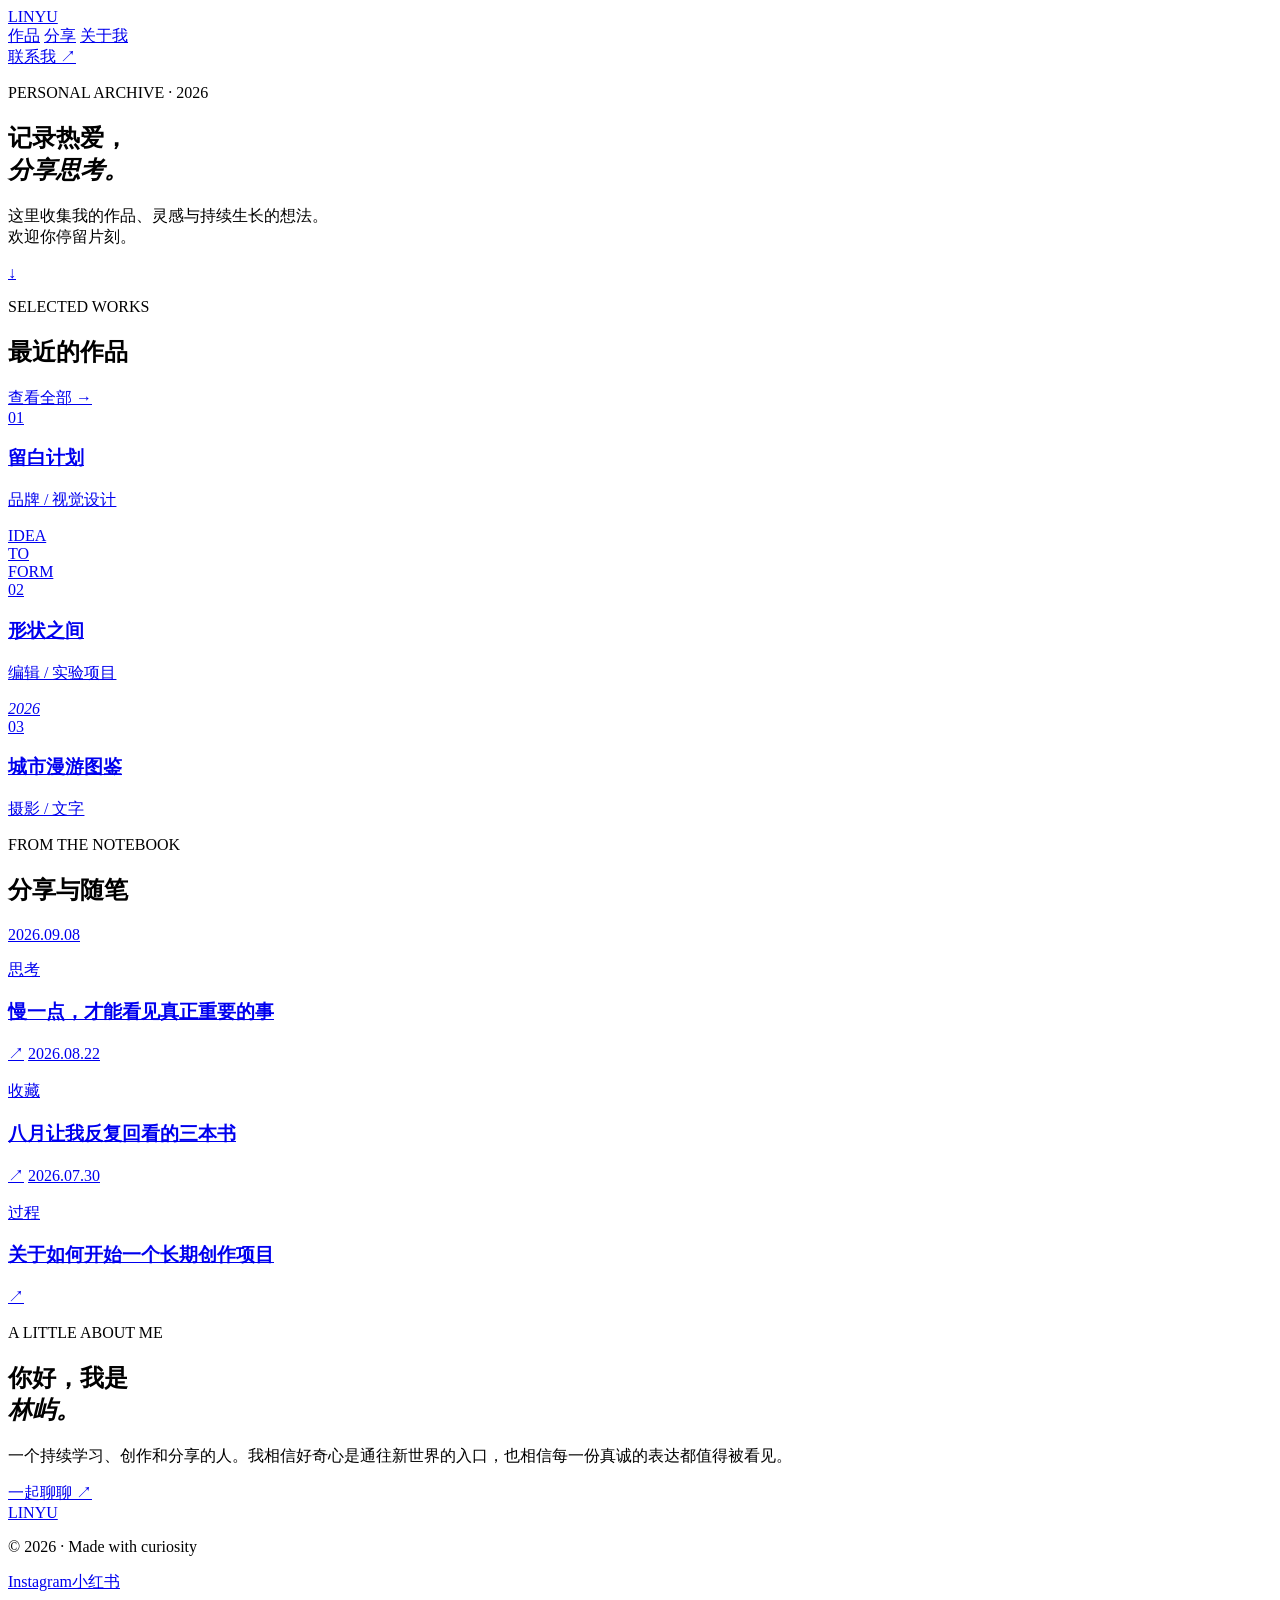
==== index.html @ 960bd043 "Add portfolio index.html" ====
<!doctype html>
<html lang="zh-CN">
<head>
  <meta charset="UTF-8" />
  <meta name="viewport" content="width=device-width, initial-scale=1.0" />
  <meta name="description" content="林屿的个人作品集与信息分享空间" />
  <title>林屿 · 个人空间</title>
  <link rel="preconnect" href="https://fonts.googleapis.com" />
  <link rel="preconnect" href="https://fonts.gstatic.com" crossorigin />
  <link href="https://fonts.googleapis.com/css2?family=DM+Mono:wght@400;500&family=Noto+Serif+SC:wght@500;600;700&family=Outfit:wght@400;500;600;700&display=swap" rel="stylesheet" />
  <link rel="stylesheet" href="style.css" />
</head>
<body>
  <div class="noise" aria-hidden="true"></div>
  <header class="site-header">
    <a class="brand" href="#top" aria-label="返回顶部"><span class="brand-dot"></span>LINYU</a>
    <nav aria-label="主导航">
      <a href="#works">作品</a>
      <a href="#notes">分享</a>
      <a href="#about">关于我</a>
    </nav>
    <a class="header-contact" href="mailto:hello@example.com">联系我 <span>↗</span></a>
  </header>

  <main id="top">
    <section class="hero section">
      <p class="eyebrow">PERSONAL ARCHIVE · 2026</p>
      <h1>记录热爱，<br /><em>分享思考。</em></h1>
      <div class="hero-bottom">
        <p>这里收集我的作品、灵感与持续生长的想法。<br />欢迎你停留片刻。</p>
        <a class="round-link" href="#works" aria-label="浏览作品">↓</a>
      </div>
      <div class="hero-orb orb-one"></div><div class="hero-orb orb-two"></div>
    </section>

    <section class="works section" id="works">
      <div class="section-intro"><p class="eyebrow">SELECTED WORKS</p><h2>最近的作品</h2><a href="#" class="text-link">查看全部 <span>→</span></a></div>
      <div class="work-grid">
        <a class="work-card featured" href="#">
          <div class="work-visual visual-sun"><span class="sun"></span><span class="arch arch-a"></span><span class="arch arch-b"></span><span class="arch arch-c"></span></div>
          <div class="work-meta"><div><span>01</span><h3>留白计划</h3></div><p>品牌 / 视觉设计</p></div>
        </a>
        <a class="work-card" href="#">
          <div class="work-visual visual-grid"><span>IDEA<br />TO<br />FORM</span><i></i><b></b></div>
          <div class="work-meta"><div><span>02</span><h3>形状之间</h3></div><p>编辑 / 实验项目</p></div>
        </a>
        <a class="work-card" href="#">
          <div class="work-visual visual-wave"><span class="wave one"></span><span class="wave two"></span><span class="wave three"></span><i>2026</i></div>
          <div class="work-meta"><div><span>03</span><h3>城市漫游图鉴</h3></div><p>摄影 / 文字</p></div>
        </a>
      </div>
    </section>

    <section class="notes section" id="notes">
      <div class="section-intro"><p class="eyebrow">FROM THE NOTEBOOK</p><h2>分享与随笔</h2></div>
      <div class="note-list">
        <a href="#" class="note"><time>2026.09.08</time><div><p class="tag">思考</p><h3>慢一点，才能看见真正重要的事</h3></div><span class="arrow">↗</span></a>
        <a href="#" class="note"><time>2026.08.22</time><div><p class="tag">收藏</p><h3>八月让我反复回看的三本书</h3></div><span class="arrow">↗</span></a>
        <a href="#" class="note"><time>2026.07.30</time><div><p class="tag">过程</p><h3>关于如何开始一个长期创作项目</h3></div><span class="arrow">↗</span></a>
      </div>
    </section>

    <section class="about section" id="about">
      <p class="eyebrow">A LITTLE ABOUT ME</p>
      <div class="about-content"><h2>你好，我是<br /><em>林屿。</em></h2><div><p>一个持续学习、创作和分享的人。我相信好奇心是通往新世界的入口，也相信每一份真诚的表达都值得被看见。</p><a class="button" href="mailto:hello@example.com">一起聊聊 <span>↗</span></a></div></div>
    </section>
  </main>

  <footer><a class="brand" href="#top"><span class="brand-dot"></span>LINYU</a><p>© 2026 · Made with curiosity</p><div><a href="#">Instagram</a><a href="#">小红书</a></div></footer>
  <script src="script.js"></script>
</body>
</html>
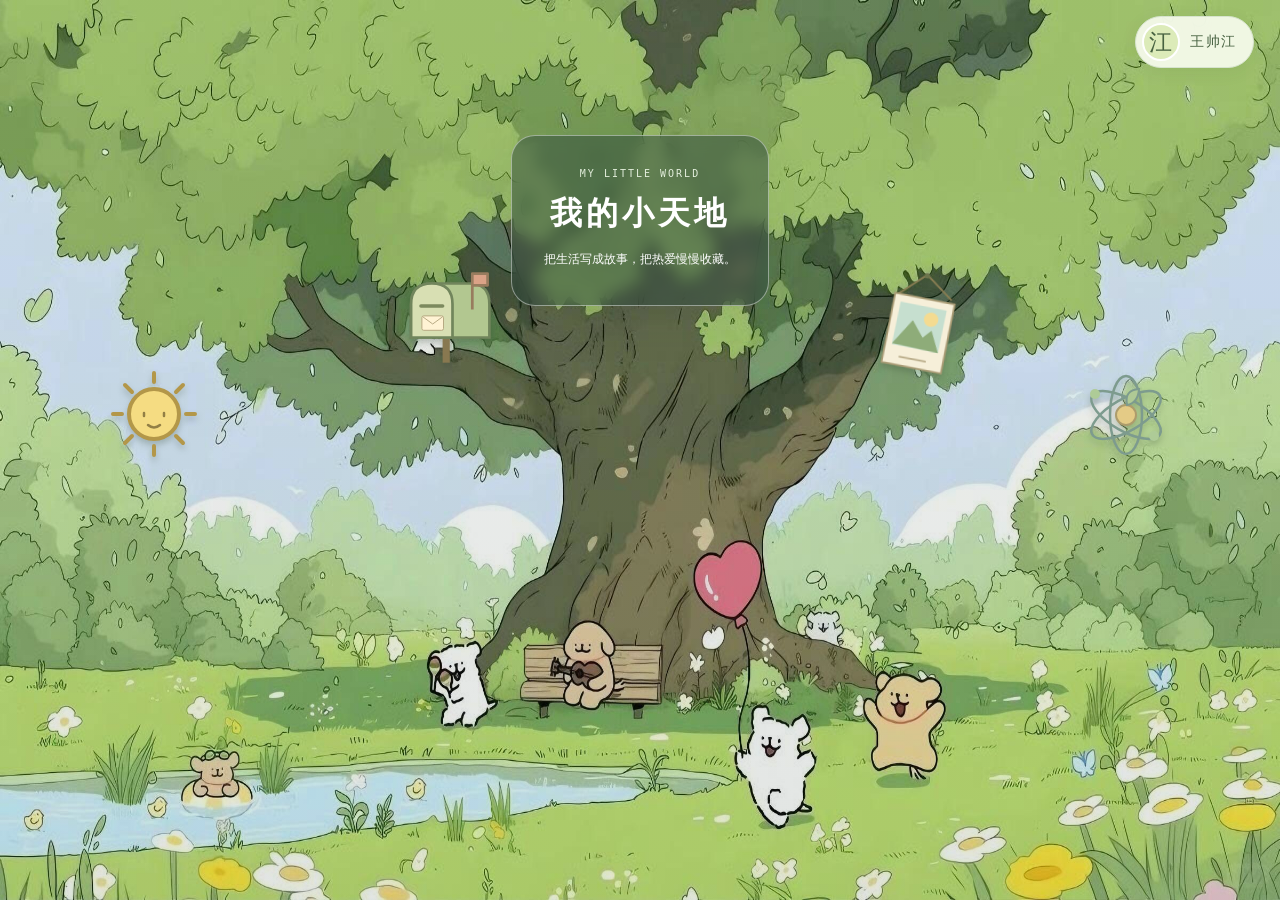
==== commit 4e74a77f: "Publish forest homepage, sharing pages and local guestbook" ====
--- a/index.html
+++ b/index.html
@@ -1,72 +1 @@
-<!doctype html>
-<html lang="zh-CN">
-<head>
-  <meta charset="UTF-8" />
-  <meta name="viewport" content="width=device-width, initial-scale=1.0" />
-  <meta name="description" content="林屿的个人作品集与信息分享空间" />
-  <title>林屿 · 个人空间</title>
-  <link rel="preconnect" href="https://fonts.googleapis.com" />
-  <link rel="preconnect" href="https://fonts.gstatic.com" crossorigin />
-  <link href="https://fonts.googleapis.com/css2?family=DM+Mono:wght@400;500&family=Noto+Serif+SC:wght@500;600;700&family=Outfit:wght@400;500;600;700&display=swap" rel="stylesheet" />
-  <link rel="stylesheet" href="style.css" />
-</head>
-<body>
-  <div class="noise" aria-hidden="true"></div>
-  <header class="site-header">
-    <a class="brand" href="#top" aria-label="返回顶部"><span class="brand-dot"></span>LINYU</a>
-    <nav aria-label="主导航">
-      <a href="#works">作品</a>
-      <a href="#notes">分享</a>
-      <a href="#about">关于我</a>
-    </nav>
-    <a class="header-contact" href="mailto:hello@example.com">联系我 <span>↗</span></a>
-  </header>
-
-  <main id="top">
-    <section class="hero section">
-      <p class="eyebrow">PERSONAL ARCHIVE · 2026</p>
-      <h1>记录热爱，<br /><em>分享思考。</em></h1>
-      <div class="hero-bottom">
-        <p>这里收集我的作品、灵感与持续生长的想法。<br />欢迎你停留片刻。</p>
-        <a class="round-link" href="#works" aria-label="浏览作品">↓</a>
-      </div>
-      <div class="hero-orb orb-one"></div><div class="hero-orb orb-two"></div>
-    </section>
-
-    <section class="works section" id="works">
-      <div class="section-intro"><p class="eyebrow">SELECTED WORKS</p><h2>最近的作品</h2><a href="#" class="text-link">查看全部 <span>→</span></a></div>
-      <div class="work-grid">
-        <a class="work-card featured" href="#">
-          <div class="work-visual visual-sun"><span class="sun"></span><span class="arch arch-a"></span><span class="arch arch-b"></span><span class="arch arch-c"></span></div>
-          <div class="work-meta"><div><span>01</span><h3>留白计划</h3></div><p>品牌 / 视觉设计</p></div>
-        </a>
-        <a class="work-card" href="#">
-          <div class="work-visual visual-grid"><span>IDEA<br />TO<br />FORM</span><i></i><b></b></div>
-          <div class="work-meta"><div><span>02</span><h3>形状之间</h3></div><p>编辑 / 实验项目</p></div>
-        </a>
-        <a class="work-card" href="#">
-          <div class="work-visual visual-wave"><span class="wave one"></span><span class="wave two"></span><span class="wave three"></span><i>2026</i></div>
-          <div class="work-meta"><div><span>03</span><h3>城市漫游图鉴</h3></div><p>摄影 / 文字</p></div>
-        </a>
-      </div>
-    </section>
-
-    <section class="notes section" id="notes">
-      <div class="section-intro"><p class="eyebrow">FROM THE NOTEBOOK</p><h2>分享与随笔</h2></div>
-      <div class="note-list">
-        <a href="#" class="note"><time>2026.09.08</time><div><p class="tag">思考</p><h3>慢一点，才能看见真正重要的事</h3></div><span class="arrow">↗</span></a>
-        <a href="#" class="note"><time>2026.08.22</time><div><p class="tag">收藏</p><h3>八月让我反复回看的三本书</h3></div><span class="arrow">↗</span></a>
-        <a href="#" class="note"><time>2026.07.30</time><div><p class="tag">过程</p><h3>关于如何开始一个长期创作项目</h3></div><span class="arrow">↗</span></a>
-      </div>
-    </section>
-
-    <section class="about section" id="about">
-      <p class="eyebrow">A LITTLE ABOUT ME</p>
-      <div class="about-content"><h2>你好，我是<br /><em>林屿。</em></h2><div><p>一个持续学习、创作和分享的人。我相信好奇心是通往新世界的入口，也相信每一份真诚的表达都值得被看见。</p><a class="button" href="mailto:hello@example.com">一起聊聊 <span>↗</span></a></div></div>
-    </section>
-  </main>
-
-  <footer><a class="brand" href="#top"><span class="brand-dot"></span>LINYU</a><p>© 2026 · Made with curiosity</p><div><a href="#">Instagram</a><a href="#">小红书</a></div></footer>
-  <script src="script.js"></script>
-</body>
-</html>
+<!doctype html><html lang="zh-CN"><head><meta charset="UTF-8"><meta name="viewport" content="width=device-width, initial-scale=1"><title>我的小天地 · 个人空间</title><meta name="description" content="生活、游戏、科研和灵感的分享空间"><link rel="stylesheet" href="local.css"></head><body class="home-page"><a class="profile-badge" href="index.html" aria-label="王帅江的个人空间，返回主页"><span class="profile-avatar" aria-hidden="true">江</span><span class="profile-name">王帅江</span></a><main class="forest-home"><div class="home-intro"><p class="welcome-label">MY LITTLE WORLD</p><h1>我的小天地</h1><p>把生活写成故事，把热爱慢慢收藏。</p></div><nav class="portals" aria-label="选择分享板块"><a class="portal portal-life" href="life.html" aria-label="生活分享"><span class="portal-icon" aria-hidden="true"><svg viewBox="0 0 100 100" fill="none"><g stroke="#b39749" stroke-width="4" stroke-linecap="round"><path d="M50 9v9M50 82v9M9 50h9M82 50h9M21 21l7 7M72 72l7 7M21 79l7-7M72 28l7-7"/><circle cx="50" cy="50" r="25" fill="#f5dc82"/><path d="M40 49v3m20-3v3M44 61q6 5 12 0" stroke="#927f45" stroke-width="2.5"/></g></svg></span></a><a class="portal portal-games" href="games.html" aria-label="游戏分享"><span class="balloon-hit" aria-hidden="true"></span></a><a class="portal portal-research" href="research.html" aria-label="科研分享"><span class="portal-icon" aria-hidden="true"><svg viewBox="0 0 100 100" fill="none"><g stroke="#7d9b8e" stroke-width="2.5"><ellipse cx="50" cy="51" rx="39" ry="16" transform="rotate(-30 50 51)"/><ellipse cx="50" cy="51" rx="39" ry="16" transform="rotate(30 50 51)"/><ellipse cx="50" cy="51" rx="16" ry="39"/></g><circle cx="50" cy="51" r="10" fill="#e4cb86" stroke="#ad9c6c" stroke-width="2"/><circle cx="19" cy="30" r="5" fill="#aecb97"/><circle cx="78" cy="72" r="5" fill="#aecb97"/><path d="M51 41q-3-15 12-16-1 14-12 16Z" fill="#afc995" stroke="#7d9b8e" stroke-width="2"/></svg></span></a><a class="portal portal-other" href="other.html" aria-label="其他"><span class="portal-icon" aria-hidden="true"><svg viewBox="0 0 100 120" fill="none"><path d="M20 30 50 5 80 30" stroke="#887d53" stroke-width="2"/><circle cx="50" cy="6" r="3" fill="#6d754d"/><path d="m17 29 67 5-6 78-67-5Z" fill="#f6efd9" stroke="#aa9c76" stroke-width="2"/><path d="m24 38 52 4-4 48-52-4Z" fill="#c6dfcf"/><circle cx="60" cy="54" r="8" fill="#f4db91"/><path d="m20 85 20-28 13 18 9-9 10 24Z" fill="#8eac79"/><path d="m30 99 29 2" stroke="#b9ac89" stroke-width="2" stroke-linecap="round"/></svg></span></a><a class="portal portal-mail" href="messages.html" aria-label="留言栏"><span class="portal-icon" aria-hidden="true"><svg viewBox="0 0 120 120" fill="none"><path d="M58 77v36" stroke="#887850" stroke-width="8"/><path d="M19 48q0-23 23-23h42q22 0 22 23v37H19Z" fill="#b2c790" stroke="#71855c" stroke-width="3"/><path d="M19 48q0-23 23-23t23 23v37H19Z" fill="#d8dfb3" stroke="#71855c" stroke-width="3"/><path d="M30 50h24" stroke="#7c895e" stroke-width="4" stroke-linecap="round"/><path d="M87 54V14h17v13H87" fill="#dba387" stroke="#987c5e" stroke-width="3" stroke-linejoin="round"/><rect x="31" y="61" width="24" height="16" rx="2" fill="#fff3d4" stroke="#b2a37c"/><path d="m32 62 11 8 11-8" stroke="#b2a37c"/></svg></span></a></nav></main></body></html>
--- a/local.css
+++ b/local.css
@@ -0,0 +1,13 @@
+:root{--paper:#f2f0eb;--ink:#24231f;--orange:#f45b36;--line:#d0cbc1}*{box-sizing:border-box}html{scroll-behavior:smooth}body{margin:0;background:var(--paper);color:var(--ink);font-family:"Microsoft YaHei","PingFang SC",sans-serif}a{color:inherit;text-decoration:none}a:hover{color:var(--orange)}a:focus-visible{outline:3px solid #4464d9;outline-offset:6px}header,footer{padding:26px 6%;display:flex;justify-content:space-between;align-items:center;gap:24px}.brand{font-size:18px;font-weight:bold}.brand small{font:11px monospace;margin-left:10px;color:#756e63}nav{display:flex;gap:32px;font-size:13px}header{border-bottom:1px solid var(--line)}.hero{padding:85px 6% 45px;position:relative;overflow:hidden;min-height:610px;border-bottom:1px solid var(--line)}.eyebrow{font:11px monospace;letter-spacing:.15em;color:#70695d;margin:0 0 24px}h1,h2,h3{font-family:"Songti SC",SimSun,serif}h1{font-size:clamp(60px,8vw,112px);line-height:1.15;letter-spacing:-.055em;margin:0;position:relative}em{font-style:normal;color:var(--orange)}.orb{position:absolute;width:370px;height:370px;right:10%;top:80px;background:#f3bf46;border-radius:50%}.orb:after{content:"";position:absolute;width:125px;height:125px;background:#4464d9;border-radius:50%;left:-60px;bottom:-185px}.hero-bottom{display:flex;align-items:end;justify-content:space-between;position:relative;margin-top:62px}.hero-bottom p{font-size:14px;line-height:1.9}.hero-bottom a{display:grid;place-items:center;border:1px solid;width:50px;height:50px;border-radius:50%;font-size:26px}.index{display:grid;grid-template-columns:repeat(4,1fr);padding:0 6%;border-bottom:1px solid var(--line)}.index a{padding:26px;border-right:1px solid var(--line);font-size:17px}.index a:first-child{padding-left:0}.index a:last-child{border-right:0}.index small{display:block;font:10px monospace;color:#726b60;margin-bottom:13px}.chapter{padding:80px 6%;scroll-margin-top:20px}.heading{margin-bottom:32px}.heading h2{font-size:44px;margin:0;letter-spacing:-.04em}.heading>p:last-child{font-size:14px;color:#736c60;margin:16px 0 0}.content{display:grid;grid-template-columns:1.1fr 1fr;gap:7%;align-items:center}.art{height:340px;position:relative;overflow:hidden}.art>span{position:absolute;bottom:16px;left:18px;font:9px monospace;letter-spacing:.13em;background:var(--paper);color:var(--ink);padding:8px 12px;z-index:2}.life{background:#f2bf48}.life i{position:absolute;width:110px;height:110px;border-radius:50%;background:#f36d45;top:30px;left:calc(50% - 55px)}.life b{position:absolute;border:26px solid #d85339;border-bottom:0;border-radius:300px 300px 0 0;width:66%;height:72%;bottom:0;left:17%}.life b:after{content:"";position:absolute;border:24px solid #293f7e;border-bottom:0;border-radius:200px 200px 0 0;width:62%;height:70%;bottom:0;left:19%}.copy small{font-size:11px;letter-spacing:.1em;color:#a0553b}.copy h3{font-size:27px;line-height:1.5;margin:22px 0 16px}.copy p{font-size:14px;line-height:2;color:#6d665b;max-width:480px}.empty{margin-top:32px;padding-top:22px;border-top:1px solid var(--line);color:#746c60;font-size:12px}.games{background:#e8e7df}.play{background-color:#253654;background-image:linear-gradient(#ffffff0d 1px,transparent 1px),linear-gradient(90deg,#ffffff0d 1px,transparent 1px);background-size:34px 34px;color:#e4eea1;display:flex;align-items:center;padding:32px}.play strong{font:bold clamp(45px,5vw,70px)/1 monospace;letter-spacing:-.07em}.science{background:#dce3ec;display:grid;place-items:center}.science i{position:absolute;width:68%;height:40%;border:1px solid #4464a9;border-radius:50%;transform:rotate(-35deg)}.science i:nth-child(2){transform:rotate(35deg)}.science i:nth-child(3){transform:rotate(90deg)}.science b{width:28px;height:28px;background:#f76b46;border-radius:50%}.other{background:#e9e5dd}.asterisk{font-size:200px;text-align:center;line-height:1;color:var(--orange)}footer{background:#24231f;color:var(--paper)}footer p{font-size:11px;color:#bab3a6}footer>a:last-child{font-size:12px}@media(min-width:1600px){main,header,footer{max-width:1600px;margin:auto}}@media(max-width:720px){header{flex-wrap:wrap;padding:22px 6%}nav{width:100%;justify-content:space-between;gap:12px;font-size:12px}.hero{min-height:550px;padding-top:65px}h1{font-size:clamp(49px,11vw,78px)}.orb{width:220px;height:220px;right:-100px;top:200px}.hero-bottom{margin-top:75px}.hero-bottom p{font-size:12px;max-width:78%}.index{grid-template-columns:1fr 1fr}.index a{font-size:15px;padding:22px 12px;border-bottom:1px solid var(--line)}.index a:nth-child(2){border-right:0}.index a:nth-child(3){padding-left:0;border-bottom:0}.index a:nth-child(4){border-bottom:0}.chapter{padding:55px 6%}.heading h2{font-size:36px}.content{grid-template-columns:1fr;gap:28px}.art{height:285px}.copy h3{font-size:24px}.asterisk{text-align:left;font-size:105px}footer{flex-wrap:wrap}footer p{order:3;width:100%}}@media(prefers-reduced-motion:reduce){html{scroll-behavior:auto}}
+/* Forest edition, inspired by the supplied reference website. */
+:root{--paper:#f3f8ec;--ink:#354d36;--orange:#628c4f;--line:#d3e1c8}body{background:#f3f8ec;font-family:"Microsoft YaHei","PingFang SC",sans-serif}.welcome{min-height:100svh;display:flex;align-items:center;justify-content:center;padding:65px 22px;background:linear-gradient(#233d2312,#233d2325),url('assets/forest.jpeg') center/cover;position:relative}.welcome-card{width:440px;max-width:100%;text-align:center;padding:35px 35px 29px;border:1px solid #ffffff75;border-radius:25px;background:#304b3f80;backdrop-filter:blur(9px);color:white;box-shadow:0 20px 70px #243d3320;animation:arrive .8s ease both}.avatar{width:94px;height:94px;border-radius:50%;display:grid;place-items:center;margin:0 auto 24px;border:4px solid #fff;background:#dcebb9;color:#476241;font:40px SimSun,serif;box-shadow:0 5px 20px #1b352020}.welcome-label{font:10px monospace;letter-spacing:.2em;color:#e3eedc}.welcome-card h1{font:600 42px/1.5 "Microsoft YaHei",sans-serif;letter-spacing:.14em;margin:15px 0}.welcome-sub{font-size:18px;letter-spacing:.13em}.welcome-text{font-size:13px;line-height:2.1;color:#f2f5ee;margin:26px 0}.enter{display:inline-block;border:2px solid white;border-radius:30px;padding:13px 28px;font-size:17px;transition:background .25s,transform .25s}.enter span{margin-left:12px}.enter:hover{background:white;color:#527746;transform:translateY(-3px)}.welcome-foot{font-size:10px;letter-spacing:.1em;color:#e3eedc;margin-top:28px}.cover-note{position:absolute;bottom:22px;color:white;font-size:11px;text-shadow:0 1px 5px #314329}header{position:sticky;top:0;z-index:5;background:#f5faeeeb;backdrop-filter:blur(15px);padding:20px 5%;box-shadow:0 2px 15px #49663809}header .brand{color:#537744}nav a{padding:9px 14px;border-radius:20px;transition:background .2s}nav a:hover{background:#dfeccf}main{max-width:1180px;margin:auto;padding:0 30px}.hero{min-height:350px;text-align:center;padding:65px 15px 40px;border:0;background:radial-gradient(ellipse at 50% 100%,#e0edcf,transparent 65%)}.hero h1{font-size:clamp(28px,3.4vw,43px);letter-spacing:.03em;line-height:1.65}.hero .eyebrow{font-size:10px;color:#91a780}.hero-bottom{margin-top:18px;justify-content:center}.hero-bottom p{font-size:13px;color:#7b8970;line-height:2}.hero-bottom a{display:none}.index{padding:0;gap:16px;border:0;margin:16px 0 35px}.index a,.index a:first-child{padding:26px 18px;text-align:center;background:#e6efd9;border:1px solid #d7e5ca;border-radius:16px;transition:transform .25s,box-shadow .25s}.index a:hover{transform:translateY(-5px);box-shadow:0 9px 20px #526a4212}.index small{color:#829271}.chapter{padding:32px;margin-bottom:28px;border:1px solid #e0e9d6;background:#ffffffbd;border-radius:22px;scroll-margin-top:100px;box-shadow:0 8px 25px #4a683608}.heading{margin-bottom:25px}.heading .eyebrow{font-size:10px;color:#8b9e7b;margin-bottom:13px}.heading h2{font-size:29px;letter-spacing:.04em}.heading>p:last-child{font-size:12px;color:#8a9680}.content{gap:5%;grid-template-columns:1fr 1.15fr}.art{height:250px;border-radius:17px}.life{background:linear-gradient(#c9e7be,#e9f1c9);display:grid;place-items:center}.life strong{font:110px serif;color:#f7f4c0;text-shadow:0 5px 0 #b5ce97}.art>span{background:#ffffffb8;color:#6f865d;border-radius:15px;font-family:inherit;font-size:10px}.play{background-color:#dce6d1;background-image:linear-gradient(#ffffff40 1px,transparent 1px),linear-gradient(90deg,#ffffff40 1px,transparent 1px);color:#628367;justify-content:center;text-align:center}.play strong{font:500 31px/1.8 "Microsoft YaHei",sans-serif;letter-spacing:.1em}.science{background:#e2ece4}.science i{border-color:#92ae94}.science b{background:#b5c782}.copy h3{font-size:23px}.copy small{color:#8a9f70}.copy p{font-size:13px;color:#7b8771}.empty{font-size:11px;color:#93a282;border-top:1px dashed #d1dfc5;margin-top:22px;padding-top:18px}.other{background:#eaf1e0}.asterisk{font-size:140px;color:#aac28d}footer{background:#e0ebd2;color:#64814e;margin-top:45px;padding:28px 6%;max-width:none}footer p{color:#869678}@keyframes arrive{from{opacity:0;transform:translateY(18px)}to{opacity:1;transform:translateY(0)}}@media(max-width:720px){.welcome{padding:50px 22px}.welcome-card{padding:28px 22px}.welcome-card h1{font-size:35px}.welcome-text{font-size:12px}.cover-note{font-size:10px}header{padding:14px 20px;gap:14px}nav{gap:0}nav a{padding:7px 4px;font-size:12px}main{padding:0 15px}.hero{min-height:320px;padding:44px 5px 24px}.hero h1{font-size:27px}.hero-bottom{margin-top:18px}.hero-bottom p{max-width:100%;font-size:11px}.index{gap:10px}.index a,.index a:first-child,.index a:nth-child(3){padding:20px 10px;border:1px solid #d7e5ca}.chapter{padding:23px;scroll-margin-top:130px}.content{grid-template-columns:1fr}.art{height:220px}.heading h2{font-size:27px}.copy h3{font-size:21px}.asterisk{text-align:center;font-size:100px}.welcome{background-position:48% center}}@media(prefers-reduced-motion:reduce){.welcome-card{animation:none}*{transition:none!important}}
+/* Personal identity stays in the upper-right profile badge. */
+.profile-badge{position:fixed;right:26px;top:16px;z-index:20;display:flex;align-items:center;gap:10px;padding:6px 16px 6px 6px;border:1px solid #d7e4ce;border-radius:40px;background:#f7fbeded;backdrop-filter:blur(12px);box-shadow:0 4px 18px #29462b12;color:#476241}.profile-avatar{display:grid;place-items:center;width:38px;height:38px;border-radius:50%;background:#dcebb9;border:2px solid white;font:23px SimSun,serif}.profile-name{font-size:14px;letter-spacing:.12em}.profile-badge:hover{background:#fff;color:#3d653e}header{padding-right:200px;min-height:82px}.welcome-card h1{font-size:36px;letter-spacing:.08em;margin:25px 0}.welcome-card{padding-top:40px}@media(max-width:720px){.profile-badge{right:14px;top:10px;gap:7px;padding:4px 11px 4px 4px}.profile-avatar{width:31px;height:31px;font-size:20px}.profile-name{font-size:12px}header{padding-right:20px;min-height:105px}header>.brand{padding-right:135px;min-height:31px;display:flex;align-items:center}.welcome-card h1{font-size:30px}.welcome{padding-top:85px}}
+/* Forest home with four illustrated navigation buttons. */
+.home-page{background:#b8d896}.forest-home{max-width:none;margin:0;padding:100px 6% 60px;min-height:100svh;display:flex;flex-direction:column;justify-content:center;align-items:center;background:linear-gradient(#19322210,#19322220),url('assets/forest.jpeg') center/cover}.home-intro{text-align:center;background:#304b3f85;backdrop-filter:blur(8px);border:1px solid #ffffff70;border-radius:24px;padding:28px 45px;color:white;box-shadow:0 15px 50px #233d2315}.home-intro h1{font:600 40px/1.5 "Microsoft YaHei",sans-serif;letter-spacing:.12em;margin:12px 0 18px}.home-intro>p{font-size:13px;line-height:1.8}.home-intro .welcome-label{font:10px monospace;letter-spacing:.2em}.home-intro .home-hint{font-size:11px;color:#e3eedc;margin-top:16px}.portals{display:grid;grid-template-columns:repeat(4,1fr);gap:24px;width:min(800px,100%);margin-top:38px}.portal{display:flex;flex-direction:column;align-items:center;gap:12px;padding:24px 16px 20px;background:#f6fae9e8;border:2px solid #ffffffb8;border-radius:24px;backdrop-filter:blur(8px);box-shadow:0 10px 24px #29462b20;color:#476241;transition:transform .25s,background .25s,box-shadow .25s}.portal:hover{transform:translateY(-8px);background:#fffdee;box-shadow:0 16px 32px #29462b30;color:#476241}.portal-icon{display:grid;place-items:center;width:76px;height:76px;border-radius:50%;background:#e5edc9;font:48px/1 Georgia,serif;color:#b79b43}.portal-games .portal-icon{background:#dce9db;color:#769979}.portal-research .portal-icon{background:#dcebea;color:#68949a}.portal-other .portal-icon{background:#eee4d7;color:#b38d75}.portal strong{font-size:17px;letter-spacing:.08em}.portal small{font-size:10px;color:#8a9779}.home-bottom{color:white;text-shadow:0 1px 6px #28402a;font-size:11px;text-align:center;margin:40px 0 0}.detail-intro{text-align:center;padding:42px 0 24px;color:#849574;font-size:12px}.detail-intro>span{font-size:42px;color:#89a56d}.detail-page nav a[aria-current="page"]{background:#dfeccf;color:#48673c}.detail-page main{min-height:calc(100svh - 230px)}@media(max-width:720px){.forest-home{padding:90px 22px 30px;background-position:48% center}.home-intro{padding:24px 20px;width:min(400px,100%)}.home-intro h1{font-size:30px}.home-intro>p{font-size:12px}.portals{grid-template-columns:repeat(2,1fr);gap:14px;margin-top:24px;width:min(400px,100%)}.portal{padding:16px 12px;gap:8px;border-radius:20px}.portal-icon{width:56px;height:56px;font-size:36px}.portal strong{font-size:15px}.home-bottom{margin-top:26px}.detail-page header>.brand{font-size:15px}}@media(prefers-reduced-motion:reduce){.portal:hover{transform:none}}
+/* Soft illustrated objects replace the generic character icons. */
+.portals{gap:32px}.portal{background:#f4f7df80;border:1px solid #ffffef85;box-shadow:0 8px 24px #34512d12;border-radius:48% 48% 24px 24px;padding-top:18px;backdrop-filter:blur(4px)}.portal-icon,.portal-games .portal-icon,.portal-research .portal-icon,.portal-other .portal-icon{background:none;border-radius:0;width:108px;height:108px;color:inherit;filter:drop-shadow(0 5px 3px #4c613417)}.portal-icon svg{display:block;width:100%;height:100%;overflow:visible;transition:transform .3s}.portal:hover{background:#f6f9e8c9;box-shadow:0 12px 28px #34512d20}.portal-life:hover svg{transform:rotate(12deg)}.portal-games:hover svg{transform:rotate(-7deg)}.portal-research:hover svg{transform:rotate(10deg)}.portal-other:hover svg{transform:rotate(-9deg)}.portal strong{font-size:15px;font-weight:500;color:#476241}.portal small{color:#667c53}@media(max-width:720px){.portals{gap:14px}.portal{padding:12px 10px 17px}.portal-icon,.portal-games .portal-icon,.portal-research .portal-icon,.portal-other .portal-icon{width:82px;height:82px}.portal strong{font-size:14px}}@media(prefers-reduced-motion:reduce){.portal:hover svg{transform:none}}
+/* Scene navigation */
+.forest-home{position:relative;height:100svh;min-height:600px;padding:0;overflow:hidden;background-size:100% 100%;background-position:center}.home-intro{position:absolute;left:50%;top:15%;transform:translateX(-50%);padding:22px 32px;width:max-content;max-width:45%;pointer-events:none}.home-intro h1{font-size:32px;margin:10px 0}.home-intro>p{font-size:12px}.portals{position:absolute;inset:0;width:100%;height:100%;margin:0;display:block;pointer-events:none}.portal,.portal:hover{position:absolute;display:grid;place-items:center;padding:0;width:110px;height:110px;border:0;border-radius:50%;background:transparent;box-shadow:none;backdrop-filter:none;pointer-events:auto;transform:translate(-50%,-50%);cursor:pointer;-webkit-tap-highlight-color:#eef7ce66}.portal-life{left:12%;top:46%}.portal-research{left:88%;top:46%}.portal-games{left:37%;top:73%}.portal-other{left:76%;top:88%}.portal-icon,.portal-games .portal-icon,.portal-research .portal-icon,.portal-other .portal-icon{width:100px;height:100px;filter:drop-shadow(0 4px 3px #34482f44);transition:filter .2s,transform .2s}.portal:hover .portal-icon{filter:drop-shadow(0 0 9px #ffffdccc);transform:translateY(-5px) scale(1.08)}.portal:active .portal-icon{transform:translateY(2px) scale(.93);filter:drop-shadow(0 1px 2px #34482f66)}.portal:focus-visible{outline:3px dashed #fffbd6;outline-offset:5px;background:#ffffdf25}@media(max-width:720px){.forest-home{min-height:560px}.home-intro{top:17%;max-width:78%;padding:20px 16px}.home-intro h1{font-size:26px}.home-intro>p{font-size:10px}.portal,.portal:hover{width:72px;height:72px}.portal-icon,.portal-games .portal-icon,.portal-research .portal-icon,.portal-other .portal-icon{width:66px;height:66px}}@media(prefers-reduced-motion:reduce){.portal:hover .portal-icon,.portal:active .portal-icon{transform:none}}
+/* Background balloon becomes the game link; tree ornaments are new portals. */
+.portal-games,.portal-games:hover{left:56%;top:65%;width:7%;height:12%;min-width:40px;min-height:48px;border-radius:50%;transform:translate(-50%,-50%) rotate(-15deg)}.balloon-hit{width:100%;height:100%;border-radius:50%;transition:background .2s,box-shadow .2s}.portal-games:hover .balloon-hit{background:#ffe4ee22;box-shadow:0 0 18px 5px #fff6d88c}.portal-games:active .balloon-hit{background:#fff1d855;box-shadow:inset 0 0 15px #c55d8466}.portal-other,.portal-other:hover{left:72%;top:36%;width:95px;height:120px}.portal-other .portal-icon{width:90px;height:112px;transform:rotate(7deg)}.portal-mail,.portal-mail:hover{left:35%;top:35%;width:112px;height:112px}.portal-mail .portal-icon{width:108px;height:108px}.message-panel{max-width:720px;margin:35px auto;padding:30px;background:#ffffffcc;border:1px solid #d7e4ca;border-radius:22px}.message-panel h1{font-size:30px;letter-spacing:0}.message-panel>p{font-size:13px;line-height:1.9;color:#7a896b}.message-form{display:grid;gap:12px;margin-top:24px}.message-form label{font-size:13px}.message-form input,.message-form textarea{width:100%;padding:12px;border:1px solid #cbd9ba;border-radius:10px;background:#fafcf5;font:14px/1.6 inherit;color:#354d36}.message-form textarea{min-height:130px;resize:vertical}.message-form button{justify-self:start;padding:12px 25px;border:0;border-radius:25px;background:#7e9c65;color:white;font-size:14px;cursor:pointer}.message-form button:hover{background:#678650}.message-form button:active{transform:translateY(2px)}.message-entry{border-top:1px dashed #cfdbc1;padding:20px 0}.message-entry p{white-space:pre-wrap;overflow-wrap:anywhere;line-height:1.8}.message-entry time{font-size:11px;color:#879678;margin-left:15px}#message-status{font-size:12px;color:#637e4c}@media(max-width:720px){.portal-mail,.portal-mail:hover{width:76px;height:76px}.portal-mail .portal-icon{width:74px;height:74px}.portal-other,.portal-other:hover{width:65px;height:85px}.portal-other .portal-icon{width:62px;height:80px}.message-panel{padding:22px;margin-top:20px}}
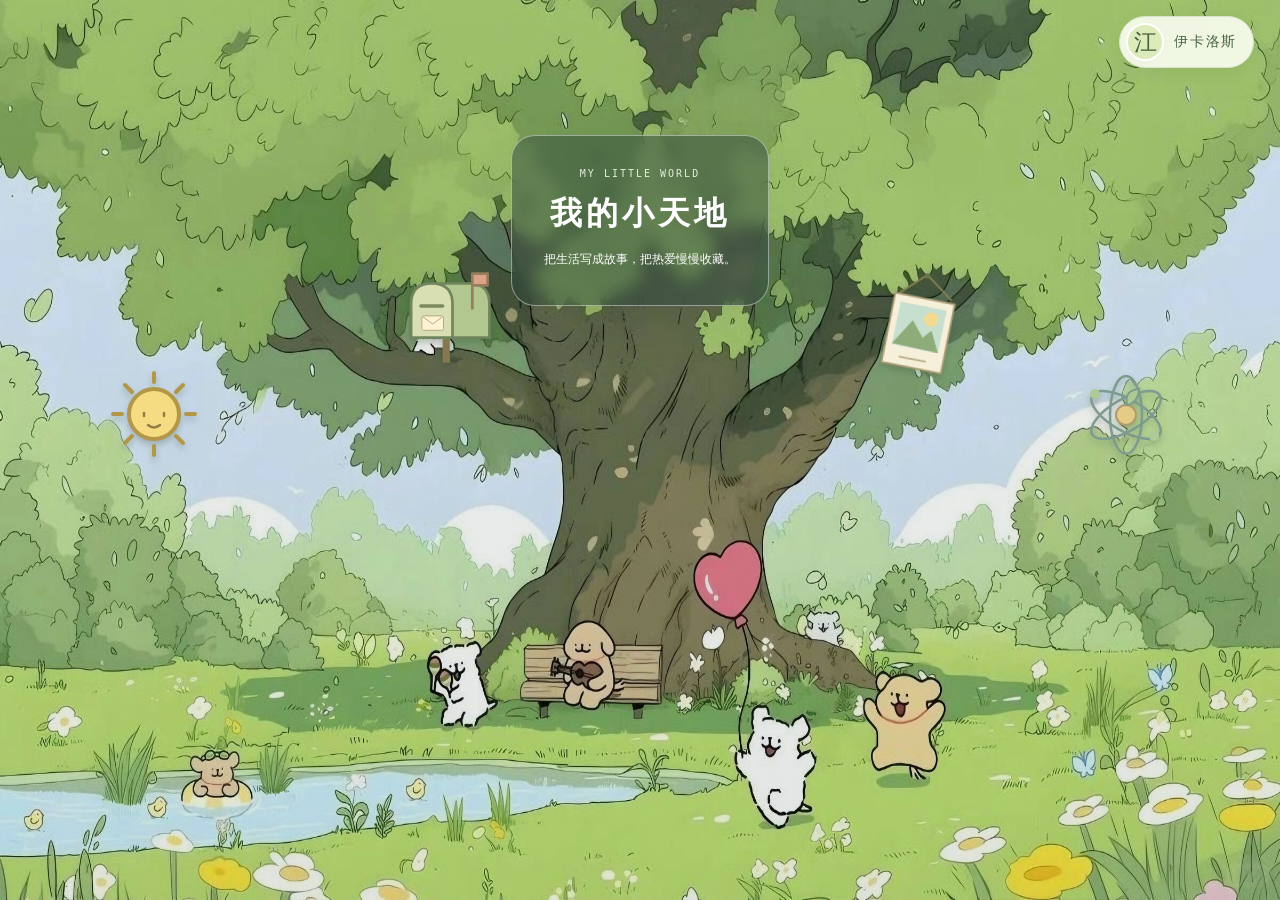
==== commit 541a20a9: "Change homepage display name to 伊卡洛斯" ====
--- a/index.html
+++ b/index.html
@@ -1 +1 @@
-<!doctype html><html lang="zh-CN"><head><meta charset="UTF-8"><meta name="viewport" content="width=device-width, initial-scale=1"><title>我的小天地 · 个人空间</title><meta name="description" content="生活、游戏、科研和灵感的分享空间"><link rel="stylesheet" href="local.css"></head><body class="home-page"><a class="profile-badge" href="index.html" aria-label="王帅江的个人空间，返回主页"><span class="profile-avatar" aria-hidden="true">江</span><span class="profile-name">王帅江</span></a><main class="forest-home"><div class="home-intro"><p class="welcome-label">MY LITTLE WORLD</p><h1>我的小天地</h1><p>把生活写成故事，把热爱慢慢收藏。</p></div><nav class="portals" aria-label="选择分享板块"><a class="portal portal-life" href="life.html" aria-label="生活分享"><span class="portal-icon" aria-hidden="true"><svg viewBox="0 0 100 100" fill="none"><g stroke="#b39749" stroke-width="4" stroke-linecap="round"><path d="M50 9v9M50 82v9M9 50h9M82 50h9M21 21l7 7M72 72l7 7M21 79l7-7M72 28l7-7"/><circle cx="50" cy="50" r="25" fill="#f5dc82"/><path d="M40 49v3m20-3v3M44 61q6 5 12 0" stroke="#927f45" stroke-width="2.5"/></g></svg></span></a><a class="portal portal-games" href="games.html" aria-label="游戏分享"><span class="balloon-hit" aria-hidden="true"></span></a><a class="portal portal-research" href="research.html" aria-label="科研分享"><span class="portal-icon" aria-hidden="true"><svg viewBox="0 0 100 100" fill="none"><g stroke="#7d9b8e" stroke-width="2.5"><ellipse cx="50" cy="51" rx="39" ry="16" transform="rotate(-30 50 51)"/><ellipse cx="50" cy="51" rx="39" ry="16" transform="rotate(30 50 51)"/><ellipse cx="50" cy="51" rx="16" ry="39"/></g><circle cx="50" cy="51" r="10" fill="#e4cb86" stroke="#ad9c6c" stroke-width="2"/><circle cx="19" cy="30" r="5" fill="#aecb97"/><circle cx="78" cy="72" r="5" fill="#aecb97"/><path d="M51 41q-3-15 12-16-1 14-12 16Z" fill="#afc995" stroke="#7d9b8e" stroke-width="2"/></svg></span></a><a class="portal portal-other" href="other.html" aria-label="其他"><span class="portal-icon" aria-hidden="true"><svg viewBox="0 0 100 120" fill="none"><path d="M20 30 50 5 80 30" stroke="#887d53" stroke-width="2"/><circle cx="50" cy="6" r="3" fill="#6d754d"/><path d="m17 29 67 5-6 78-67-5Z" fill="#f6efd9" stroke="#aa9c76" stroke-width="2"/><path d="m24 38 52 4-4 48-52-4Z" fill="#c6dfcf"/><circle cx="60" cy="54" r="8" fill="#f4db91"/><path d="m20 85 20-28 13 18 9-9 10 24Z" fill="#8eac79"/><path d="m30 99 29 2" stroke="#b9ac89" stroke-width="2" stroke-linecap="round"/></svg></span></a><a class="portal portal-mail" href="messages.html" aria-label="留言栏"><span class="portal-icon" aria-hidden="true"><svg viewBox="0 0 120 120" fill="none"><path d="M58 77v36" stroke="#887850" stroke-width="8"/><path d="M19 48q0-23 23-23h42q22 0 22 23v37H19Z" fill="#b2c790" stroke="#71855c" stroke-width="3"/><path d="M19 48q0-23 23-23t23 23v37H19Z" fill="#d8dfb3" stroke="#71855c" stroke-width="3"/><path d="M30 50h24" stroke="#7c895e" stroke-width="4" stroke-linecap="round"/><path d="M87 54V14h17v13H87" fill="#dba387" stroke="#987c5e" stroke-width="3" stroke-linejoin="round"/><rect x="31" y="61" width="24" height="16" rx="2" fill="#fff3d4" stroke="#b2a37c"/><path d="m32 62 11 8 11-8" stroke="#b2a37c"/></svg></span></a></nav></main></body></html>
+<!doctype html><html lang="zh-CN"><head><meta charset="UTF-8"><meta name="viewport" content="width=device-width, initial-scale=1"><title>我的小天地 · 个人空间</title><meta name="description" content="生活、游戏、科研和灵感的分享空间"><link rel="stylesheet" href="local.css"></head><body class="home-page"><a class="profile-badge" href="index.html" aria-label="伊卡洛斯的个人空间，返回主页"><span class="profile-avatar" aria-hidden="true">江</span><span class="profile-name">伊卡洛斯</span></a><main class="forest-home"><div class="home-intro"><p class="welcome-label">MY LITTLE WORLD</p><h1>我的小天地</h1><p>把生活写成故事，把热爱慢慢收藏。</p></div><nav class="portals" aria-label="选择分享板块"><a class="portal portal-life" href="life.html" aria-label="生活分享"><span class="portal-icon" aria-hidden="true"><svg viewBox="0 0 100 100" fill="none"><g stroke="#b39749" stroke-width="4" stroke-linecap="round"><path d="M50 9v9M50 82v9M9 50h9M82 50h9M21 21l7 7M72 72l7 7M21 79l7-7M72 28l7-7"/><circle cx="50" cy="50" r="25" fill="#f5dc82"/><path d="M40 49v3m20-3v3M44 61q6 5 12 0" stroke="#927f45" stroke-width="2.5"/></g></svg></span></a><a class="portal portal-games" href="games.html" aria-label="游戏分享"><span class="balloon-hit" aria-hidden="true"></span></a><a class="portal portal-research" href="research.html" aria-label="科研分享"><span class="portal-icon" aria-hidden="true"><svg viewBox="0 0 100 100" fill="none"><g stroke="#7d9b8e" stroke-width="2.5"><ellipse cx="50" cy="51" rx="39" ry="16" transform="rotate(-30 50 51)"/><ellipse cx="50" cy="51" rx="39" ry="16" transform="rotate(30 50 51)"/><ellipse cx="50" cy="51" rx="16" ry="39"/></g><circle cx="50" cy="51" r="10" fill="#e4cb86" stroke="#ad9c6c" stroke-width="2"/><circle cx="19" cy="30" r="5" fill="#aecb97"/><circle cx="78" cy="72" r="5" fill="#aecb97"/><path d="M51 41q-3-15 12-16-1 14-12 16Z" fill="#afc995" stroke="#7d9b8e" stroke-width="2"/></svg></span></a><a class="portal portal-other" href="other.html" aria-label="其他"><span class="portal-icon" aria-hidden="true"><svg viewBox="0 0 100 120" fill="none"><path d="M20 30 50 5 80 30" stroke="#887d53" stroke-width="2"/><circle cx="50" cy="6" r="3" fill="#6d754d"/><path d="m17 29 67 5-6 78-67-5Z" fill="#f6efd9" stroke="#aa9c76" stroke-width="2"/><path d="m24 38 52 4-4 48-52-4Z" fill="#c6dfcf"/><circle cx="60" cy="54" r="8" fill="#f4db91"/><path d="m20 85 20-28 13 18 9-9 10 24Z" fill="#8eac79"/><path d="m30 99 29 2" stroke="#b9ac89" stroke-width="2" stroke-linecap="round"/></svg></span></a><a class="portal portal-mail" href="messages.html" aria-label="留言栏"><span class="portal-icon" aria-hidden="true"><svg viewBox="0 0 120 120" fill="none"><path d="M58 77v36" stroke="#887850" stroke-width="8"/><path d="M19 48q0-23 23-23h42q22 0 22 23v37H19Z" fill="#b2c790" stroke="#71855c" stroke-width="3"/><path d="M19 48q0-23 23-23t23 23v37H19Z" fill="#d8dfb3" stroke="#71855c" stroke-width="3"/><path d="M30 50h24" stroke="#7c895e" stroke-width="4" stroke-linecap="round"/><path d="M87 54V14h17v13H87" fill="#dba387" stroke="#987c5e" stroke-width="3" stroke-linejoin="round"/><rect x="31" y="61" width="24" height="16" rx="2" fill="#fff3d4" stroke="#b2a37c"/><path d="m32 62 11 8 11-8" stroke="#b2a37c"/></svg></span></a></nav></main></body></html>
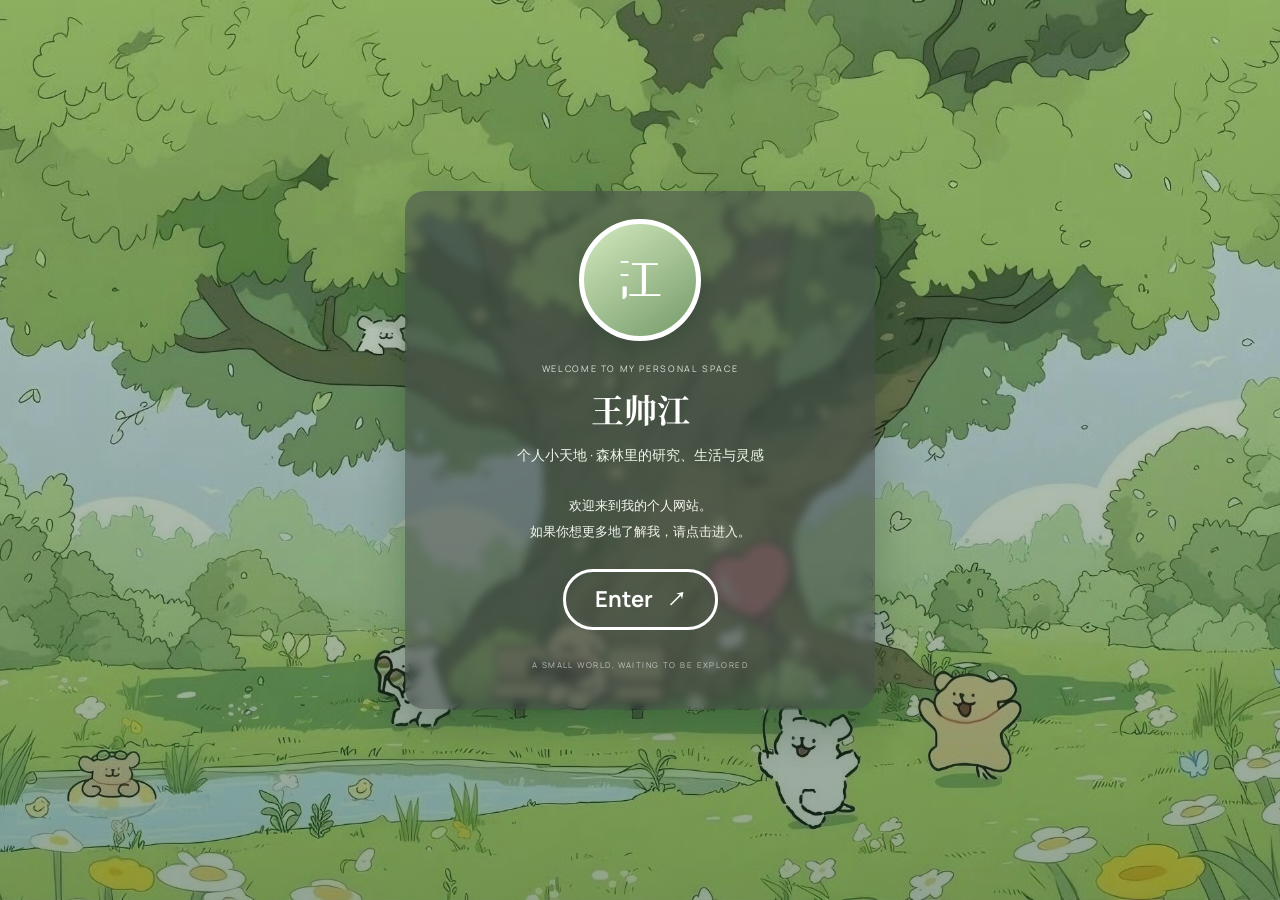
==== commit d53b1d32: "Deploy layered personal website to GitHub Pages" ====
--- a/index.html
+++ b/index.html
@@ -1 +1,27 @@
-<!doctype html><html lang="zh-CN"><head><meta charset="UTF-8"><meta name="viewport" content="width=device-width, initial-scale=1"><title>我的小天地 · 个人空间</title><meta name="description" content="生活、游戏、科研和灵感的分享空间"><link rel="stylesheet" href="local.css"></head><body class="home-page"><a class="profile-badge" href="index.html" aria-label="伊卡洛斯的个人空间，返回主页"><span class="profile-avatar" aria-hidden="true">江</span><span class="profile-name">伊卡洛斯</span></a><main class="forest-home"><div class="home-intro"><p class="welcome-label">MY LITTLE WORLD</p><h1>我的小天地</h1><p>把生活写成故事，把热爱慢慢收藏。</p></div><nav class="portals" aria-label="选择分享板块"><a class="portal portal-life" href="life.html" aria-label="生活分享"><span class="portal-icon" aria-hidden="true"><svg viewBox="0 0 100 100" fill="none"><g stroke="#b39749" stroke-width="4" stroke-linecap="round"><path d="M50 9v9M50 82v9M9 50h9M82 50h9M21 21l7 7M72 72l7 7M21 79l7-7M72 28l7-7"/><circle cx="50" cy="50" r="25" fill="#f5dc82"/><path d="M40 49v3m20-3v3M44 61q6 5 12 0" stroke="#927f45" stroke-width="2.5"/></g></svg></span></a><a class="portal portal-games" href="games.html" aria-label="游戏分享"><span class="balloon-hit" aria-hidden="true"></span></a><a class="portal portal-research" href="research.html" aria-label="科研分享"><span class="portal-icon" aria-hidden="true"><svg viewBox="0 0 100 100" fill="none"><g stroke="#7d9b8e" stroke-width="2.5"><ellipse cx="50" cy="51" rx="39" ry="16" transform="rotate(-30 50 51)"/><ellipse cx="50" cy="51" rx="39" ry="16" transform="rotate(30 50 51)"/><ellipse cx="50" cy="51" rx="16" ry="39"/></g><circle cx="50" cy="51" r="10" fill="#e4cb86" stroke="#ad9c6c" stroke-width="2"/><circle cx="19" cy="30" r="5" fill="#aecb97"/><circle cx="78" cy="72" r="5" fill="#aecb97"/><path d="M51 41q-3-15 12-16-1 14-12 16Z" fill="#afc995" stroke="#7d9b8e" stroke-width="2"/></svg></span></a><a class="portal portal-other" href="other.html" aria-label="其他"><span class="portal-icon" aria-hidden="true"><svg viewBox="0 0 100 120" fill="none"><path d="M20 30 50 5 80 30" stroke="#887d53" stroke-width="2"/><circle cx="50" cy="6" r="3" fill="#6d754d"/><path d="m17 29 67 5-6 78-67-5Z" fill="#f6efd9" stroke="#aa9c76" stroke-width="2"/><path d="m24 38 52 4-4 48-52-4Z" fill="#c6dfcf"/><circle cx="60" cy="54" r="8" fill="#f4db91"/><path d="m20 85 20-28 13 18 9-9 10 24Z" fill="#8eac79"/><path d="m30 99 29 2" stroke="#b9ac89" stroke-width="2" stroke-linecap="round"/></svg></span></a><a class="portal portal-mail" href="messages.html" aria-label="留言栏"><span class="portal-icon" aria-hidden="true"><svg viewBox="0 0 120 120" fill="none"><path d="M58 77v36" stroke="#887850" stroke-width="8"/><path d="M19 48q0-23 23-23h42q22 0 22 23v37H19Z" fill="#b2c790" stroke="#71855c" stroke-width="3"/><path d="M19 48q0-23 23-23t23 23v37H19Z" fill="#d8dfb3" stroke="#71855c" stroke-width="3"/><path d="M30 50h24" stroke="#7c895e" stroke-width="4" stroke-linecap="round"/><path d="M87 54V14h17v13H87" fill="#dba387" stroke="#987c5e" stroke-width="3" stroke-linejoin="round"/><rect x="31" y="61" width="24" height="16" rx="2" fill="#fff3d4" stroke="#b2a37c"/><path d="m32 62 11 8 11-8" stroke="#b2a37c"/></svg></span></a></nav></main></body></html>
+<!doctype html>
+<html lang="zh-CN">
+<head>
+  <meta charset="utf-8">
+  <meta name="viewport" content="width=device-width, initial-scale=1">
+  <meta name="description" content="王帅江的个人网站进入页。">
+  <title>进入我的小天地 · 王帅江</title>
+  <link rel="preconnect" href="https://fonts.googleapis.com">
+  <link rel="preconnect" href="https://fonts.gstatic.com" crossorigin>
+  <link href="https://fonts.googleapis.com/css2?family=Noto+Serif+SC:wght@500;600;700&family=ZCOOL+XiaoWei&family=Manrope:wght@400;500;600;700&display=swap" rel="stylesheet">
+  <link rel="stylesheet" href="styles.css">
+</head>
+<body>
+  <section id="entry" class="entry-page" aria-label="网站进入页">
+    <div class="entry-card">
+      <div class="entry-avatar">江</div>
+      <p class="entry-kicker">WELCOME TO MY PERSONAL SPACE</p>
+      <h1>王帅江</h1>
+      <p class="entry-subtitle">个人小天地 · 森林里的研究、生活与灵感</p>
+      <p class="entry-copy">欢迎来到我的个人网站。<br>如果你想更多地了解我，请点击进入。</p>
+      <a id="enter-site" class="entry-button" href="home.html">Enter <span>↗</span></a>
+      <p class="entry-footnote">A SMALL WORLD, WAITING TO BE EXPLORED</p>
+    </div>
+  </section>
+  <script src="script.js"></script>
+</body>
+</html>
--- a/styles.css
+++ b/styles.css
@@ -0,0 +1,10 @@
+:root{--ink:#304334;--muted:#66756a;--green:#83b45f;--deep:#557c49;--light:#eff8e8;--paper:#fffdf5;--line:#cbdcbd;--cream:#f7f1df;--shadow:0 16px 40px rgba(41,72,44,.15)}
+*{box-sizing:border-box}html{scroll-behavior:smooth}body{margin:0;background:#dcebd5;color:var(--ink);font-family:Manrope,"Noto Sans SC",sans-serif;line-height:1.7}a{color:inherit;text-decoration:none}.site-frame{max-width:1600px;margin:0 auto;min-height:100vh;background:#eef6e8;overflow:hidden}.top-bar{position:fixed;z-index:50;top:0;left:50%;width:min(1600px,100%);transform:translateX(-50%);display:flex;align-items:center;justify-content:space-between;padding:16px clamp(18px,4vw,58px);background:linear-gradient(180deg,rgba(28,65,35,.18),transparent);color:#fff}.site-title{display:flex;align-items:center;gap:10px;font-family:"Noto Serif SC",serif;font-size:14px;text-shadow:0 1px 4px rgba(26,67,36,.45)}.seal{display:grid;place-items:center;width:33px;height:33px;border:1px solid rgba(255,255,255,.78);border-radius:50%;font-size:17px}.top-note{font-size:9px;letter-spacing:.19em;opacity:.8}.mobile-menu{display:none;border:0;background:rgba(255,255,255,.2);color:#fff;border-radius:20px;padding:6px 11px}.side-nav{position:fixed;z-index:60;left:clamp(14px,3vw,50px);top:50%;transform:translateY(-50%);width:150px;padding:9px 8px;background:rgba(116,180,84,.92);border-radius:18px;box-shadow:0 10px 22px rgba(50,92,43,.18);backdrop-filter:blur(4px)}.side-nav a{display:flex;align-items:center;gap:10px;margin:6px 0;padding:11px 12px;border-radius:12px;color:#f7fff2;font-size:12px;transition:.2s}.side-nav a span{font-size:9px;opacity:.72}.side-nav a:hover,.side-nav a.active{background:rgba(255,255,255,.96);color:#5c8a4f;transform:translateX(3px);font-weight:700}.section-anchor{scroll-margin-top:80px}.cover{position:relative;min-height:max(720px,100vh);display:flex;align-items:flex-start;justify-content:center;padding:clamp(90px,10vw,150px) 22px 90px;color:#fff;text-align:center;background-image:linear-gradient(180deg,rgba(125,181,82,.86) 0%,rgba(151,200,106,.47) 28%,rgba(77,115,61,.18) 65%,rgba(44,76,46,.18) 100%),url("forest-home.jpg");background-size:cover;background-position:center top;isolation:isolate}.cover:after{content:"";position:absolute;inset:0;background:radial-gradient(circle at 50% 18%,rgba(255,255,255,.16),transparent 36%);pointer-events:none}.cover-copy{position:relative;z-index:2;max-width:770px;text-shadow:0 2px 8px rgba(35,72,35,.27)}.cover-kicker{font-size:10px;letter-spacing:.22em;margin:0 0 22px;opacity:.85}.cover h1{font-family:"ZCOOL XiaoWei","Noto Serif SC",serif;font-weight:400;line-height:1.34;font-size:clamp(34px,5vw,68px);margin:0 0 20px}.cover h1 em{font-style:normal;color:#f8ffe9}.cover-intro{max-width:590px;margin:0 auto;color:#f4ffe9;font-size:14px;line-height:2;outline:0}.cover-tip{margin:14px 0 24px;font-size:11px;opacity:.86}.enter-button{display:inline-flex;align-items:center;gap:18px;padding:11px 20px;border-radius:22px;color:#527b47;background:#fbfff0;font-size:12px;font-weight:700;text-shadow:none;box-shadow:0 8px 16px rgba(52,80,40,.16);transition:.2s}.enter-button:hover{transform:translateY(-3px)}.enter-button span{font-size:16px}.portal-orbit{position:absolute;z-index:3;left:50%;bottom:clamp(70px,10vh,120px);transform:translateX(-50%);display:flex;align-items:flex-end;justify-content:center;gap:clamp(12px,3vw,44px);width:min(760px,90%)}.portal{width:112px;min-height:102px;display:flex;flex-direction:column;align-items:center;justify-content:center;gap:4px;border-radius:24px;background:rgba(255,255,255,.83);color:#5c7e57;box-shadow:0 9px 18px rgba(48,77,44,.13);transition:transform .25s,background .25s}.portal:nth-child(2),.portal:nth-child(4){transform:translateY(-20px)}.portal:hover{transform:translateY(-8px) scale(1.06);background:#fff}.portal:nth-child(2):hover,.portal:nth-child(4):hover{transform:translateY(-28px) scale(1.06)}.portal-glyph{display:grid;place-items:center;width:40px;height:40px;border-radius:50%;font-size:22px;color:#6b9560;background:#e5f1da}.portal strong{font-size:12px}.portal small{font-size:8px;letter-spacing:.12em;color:#9aaa94}.portal-projects .portal-glyph{background:#f7e5bd;color:#c3944e}.portal-contact .portal-glyph{background:#f1d8ca;color:#bf8065}.portal-notes .portal-glyph{background:#dcebe5;color:#6c9b85}.scroll-cue{position:absolute;bottom:22px;left:50%;transform:translateX(-50%);font-size:10px;letter-spacing:.13em;opacity:.8}.scroll-cue span{font-size:16px;margin-left:7px}.content-section{position:relative;padding:110px clamp(20px,9vw,150px);background:linear-gradient(180deg,#f4faee,#f7f4e8)}.about-section{background-image:linear-gradient(rgba(241,249,234,.94),rgba(247,244,232,.96)),url("forest.jpeg");background-size:cover;background-position:center}.projects-section{background:#edf6e7}.contact-section{background-image:linear-gradient(rgba(232,245,225,.88),rgba(239,247,232,.94)),url("forest.jpeg");background-size:cover;background-position:center}.section-intro{text-align:center;margin:0 auto 37px}.section-label{margin:0 0 8px;color:#87a080;font-size:10px;letter-spacing:.2em;font-weight:700}.section-intro h2{font-family:"ZCOOL XiaoWei","Noto Serif SC",serif;font-weight:400;color:#4f744c;font-size:clamp(35px,4vw,54px);margin:0;letter-spacing:.03em}.section-intro>p:last-child{margin:7px 0 0;color:#849084;font-size:12px}.paper-card{max-width:1020px;margin:0 auto;display:grid;grid-template-columns:150px minmax(0,1.3fr) minmax(0,.8fr);gap:28px;align-items:center;padding:35px;background:rgba(255,255,255,.88);border:1px solid #dae6d2;border-radius:25px;box-shadow:var(--shadow)}.about-avatar{position:relative;width:134px;height:155px;display:grid;place-items:center;border-radius:52% 48% 46% 54%;background:linear-gradient(145deg,#b9d6a7,#e8efd9);color:#628c5c;font-family:"ZCOOL XiaoWei","Noto Serif SC",serif;font-size:52px;box-shadow:inset 0 0 0 10px rgba(255,255,255,.37)}.about-avatar i{position:absolute;right:-7px;bottom:8px;font-style:normal;font-size:26px;color:#d6a35d;transform:rotate(12deg)}.tiny-label{margin:0 0 8px;color:#96aa8e;font-size:9px;letter-spacing:.17em;font-weight:700}.about-copy h3,.interest-card h3{font-family:"Noto Serif SC",serif;font-size:24px;margin:0 0 11px;outline:0}.about-copy>p:not(.tiny-label),.interest-card>p:not(.tiny-label){font-size:13px;color:var(--muted);line-height:1.9;outline:0}.about-tags{display:flex;gap:7px;margin-top:16px}.about-tags span{padding:4px 10px;border:1px solid #c5d8bc;border-radius:15px;color:#6d8f66;font-size:10px;outline:0}.about-meta{border-left:1px solid #d8e4d2;padding-left:25px}.about-meta div{display:flex;flex-direction:column;gap:2px;padding:11px 0;border-bottom:1px solid #e3eadf}.about-meta span{font-size:10px;color:#9aa898}.about-meta strong{font-size:12px;outline:0}.section-quote{max-width:720px;margin:36px auto 0;text-align:center;color:#91a091;font-size:12px;font-family:"Noto Serif SC",serif}.project-nav{display:flex;justify-content:center;gap:9px;margin:0 auto 24px}.project-nav a{padding:7px 16px;border-radius:18px;background:#fff;color:#71916a;font-size:11px;transition:.2s}.project-nav a:hover,.project-nav a.selected{background:#80b463;color:#fff}.project-grid{max-width:1060px;margin:0 auto;display:grid;grid-template-columns:repeat(2,minmax(0,1fr));gap:17px}.interest-card{position:relative;min-height:250px;padding:26px;border-radius:22px;overflow:hidden;border:1px solid rgba(147,178,135,.5);box-shadow:0 8px 18px rgba(60,94,52,.06);transition:transform .22s,box-shadow .22s}.interest-card:hover{transform:translateY(-5px);box-shadow:0 16px 28px rgba(60,94,52,.13)}.green-card{background:#e3f0d9}.mint-card{background:#d8ece1}.cream-card{background:#f9efd6}.white-card{background:rgba(255,255,255,.84)}.card-icon{display:grid;place-items:center;width:42px;height:42px;border-radius:50%;background:rgba(255,255,255,.62);color:#6b9662;font-size:22px;margin-bottom:22px}.interest-card h3{font-size:21px}.interest-card>p:not(.tiny-label){max-width:430px}.card-footer{position:absolute;bottom:20px;left:26px;right:26px;display:flex;align-items:center;gap:7px}.card-footer span{padding:3px 8px;border:1px solid rgba(112,151,102,.35);border-radius:14px;color:#77916e;font-size:9px}.card-footer a{margin-left:auto;color:#5a8154;font-size:10px;font-weight:700}.contact-layout{max-width:1050px;margin:0 auto;display:grid;grid-template-columns:1fr 1fr;gap:18px}.contact-copy,.contact-note{min-height:290px;padding:35px;border-radius:25px;background:rgba(255,255,255,.88);border:1px solid #d7e5d1;box-shadow:var(--shadow)}.mail-seal{display:grid;place-items:center;width:58px;height:58px;border-radius:50%;background:#e6f1dd;color:#7a9c6d;font-size:27px;margin-bottom:17px}.contact-copy h3{font-family:"ZCOOL XiaoWei","Noto Serif SC",serif;color:#587b51;font-size:31px;font-weight:400;margin:0 0 9px;outline:0}.contact-copy p:not(.tiny-label){color:var(--muted);font-size:13px;line-height:1.9;outline:0}.form-button{display:inline-flex;align-items:center;gap:17px;margin-top:19px;padding:11px 17px;border-radius:20px;background:#75a45f;color:#fff;font-size:11px;box-shadow:0 8px 16px rgba(83,125,72,.18)}.form-button span{font-size:15px}.contact-note{background:#f8f5e8}.contact-note>p:not(.tiny-label){color:#71816f;font-family:"Noto Serif SC",serif;line-height:2;font-size:15px;outline:0}.note-lines{display:grid;gap:9px;margin:25px 0}.note-lines span{display:block;width:100%;height:1px;background:#d9dfc7}.note-sign{text-align:right;color:#8b9a83!important;font-size:12px!important}.site-footer{display:flex;justify-content:space-between;gap:20px;padding:27px clamp(20px,9vw,150px) 35px;background:#e4f0dc;color:#8ba087;font-size:10px}.site-footer a{color:#63845b}.save-button{position:fixed;z-index:80;right:22px;bottom:19px;border:0;border-radius:22px;padding:10px 16px;background:#d1a368;color:#fff;font-size:11px;box-shadow:0 7px 16px rgba(101,77,43,.23);cursor:pointer;transition:transform .2s}.save-button:hover{transform:translateY(-2px)}.save-toast{position:fixed;z-index:80;right:22px;bottom:68px;background:#284532;color:#fff;border-radius:11px;padding:9px 13px;font-size:11px;opacity:0;transform:translateY(8px);pointer-events:none;transition:.25s}.save-toast.show{opacity:1;transform:translateY(0)}.reveal{opacity:0;transform:translateY(14px);transition:opacity .7s ease,transform .7s ease}.reveal.visible{opacity:1;transform:none}
+.entry-page{min-height:100vh;display:flex;align-items:center;justify-content:center;padding:42px 20px;background:linear-gradient(180deg,rgba(71,104,55,.28),rgba(27,63,37,.47)),url("forest.jpeg") center/cover fixed;color:#fff}.entry-card{width:min(470px,100%);padding:82px 34px 38px;text-align:center;border-radius:20px;background:rgba(67,75,74,.55);box-shadow:0 18px 45px rgba(19,48,28,.28);backdrop-filter:blur(4px);animation:entry-rise .9s ease both}.entry-avatar{width:122px;height:122px;margin:-54px auto 20px;display:grid;place-items:center;border:5px solid #fff;border-radius:50%;background:linear-gradient(145deg,#d2e8be,#759b69);font-family:"ZCOOL XiaoWei","Noto Serif SC",serif;font-size:48px;box-shadow:0 6px 18px rgba(23,51,29,.23)}.entry-kicker{font-size:9px;letter-spacing:.18em;opacity:.82;margin:0 0 12px}.entry-card h1{font-family:"Noto Serif SC",serif;font-size:33px;line-height:1.3;margin:0 0 12px}.entry-subtitle{font-size:14px;margin:0 0 25px;color:#f1f7ea}.entry-copy{width:82%;margin:0 auto;color:#f4f7f0;font-size:13px;line-height:2}.entry-button{display:inline-flex;align-items:center;gap:14px;margin-top:25px;padding:9px 29px;border:3px solid #fff;border-radius:30px;background:transparent;color:#fff;font-size:22px;font-weight:700;cursor:pointer;transition:.25s}.entry-button:hover{background:#fff;color:#82b362;transform:scale(1.05)}.entry-button span{font-size:19px}.entry-footnote{margin:28px 0 0;font-size:8px;letter-spacing:.18em;opacity:.62}@keyframes entry-rise{from{opacity:0;transform:translateY(18px)}to{opacity:1;transform:none}}body:not(.entered) .site-frame,body:not(.entered) .save-button,body:not(.entered) .save-toast{display:none}body.entered .entry-page{display:none}
+@media(max-width:900px){.top-note{display:none}.side-nav{width:calc(100% - 28px);left:14px;top:70px;transform:none;display:none;flex-direction:row;justify-content:space-between;padding:6px;border-radius:14px}.side-nav.open{display:flex}.side-nav a{flex:1;justify-content:center;flex-direction:column;gap:0;margin:0;padding:7px 3px;font-size:10px}.side-nav a span{font-size:8px}.mobile-menu{display:block}.paper-card{grid-template-columns:110px minmax(0,1fr)}.about-avatar{width:105px;height:122px;font-size:41px}.about-meta{grid-column:1/-1;border-left:0;border-top:1px solid #d8e4d2;padding:18px 0 0;display:grid;grid-template-columns:repeat(3,1fr);gap:12px}.about-meta div{border:0;padding:0}.contact-layout{grid-template-columns:1fr}.portal-orbit{gap:10px}.portal{width:96px;min-height:93px}}
+@media(max-width:560px){.cover{min-height:760px;padding-top:105px;background-position:center top}.cover h1{font-size:34px}.cover-intro{font-size:13px}.portal-orbit{bottom:74px;display:grid;grid-template-columns:repeat(2,1fr);width:230px;gap:10px 18px}.portal,.portal:nth-child(2),.portal:nth-child(4){width:105px;min-height:88px;transform:none}.portal:hover,.portal:nth-child(2):hover,.portal:nth-child(4):hover{transform:scale(1.04)}.content-section{padding:78px 16px}.paper-card{display:block;padding:24px}.about-avatar{margin:0 auto 20px}.about-meta{display:block;margin-top:22px}.about-meta div{padding:9px 0;border-bottom:1px solid #e3eadf}.project-nav{flex-wrap:wrap}.project-grid{grid-template-columns:1fr}.interest-card{min-height:230px}.contact-copy,.contact-note{padding:25px;min-height:0}.contact-copy h3{font-size:28px}.site-footer{flex-direction:column;gap:7px}.save-button{right:14px;bottom:14px}}
+
+/* 多页面层级：主页标签跳转到独立页面，而不是同页滚动 */
+body.subpage-body .site-frame,body.subpage-body .save-button,body.subpage-body .save-toast{display:block}.subpage-body{background:#e4f0dc}.subpage-body .site-frame{min-height:100vh}.subpage-main{min-height:calc(100vh - 80px);padding:112px clamp(20px,9vw,150px) 54px;background-image:linear-gradient(rgba(239,248,232,.9),rgba(246,243,231,.96)),url("forest.jpeg");background-size:cover;background-position:center}.subpage-body .site-footer{position:relative}.page-heading{text-align:center;margin:0 auto 34px}.crumb{display:inline-block;margin-bottom:25px;padding:6px 13px;border:1px solid #c7d9bf;border-radius:18px;background:rgba(255,255,255,.62);color:#668d5d;font-size:11px;transition:.2s}.crumb:hover{background:#fff;transform:translateX(-3px)}.page-heading h1{font-family:"ZCOOL XiaoWei","Noto Serif SC",serif;font-weight:400;color:#4f744c;font-size:clamp(36px,4vw,56px);margin:0}.page-heading>p:last-child{margin:7px 0 0;color:#849084;font-size:12px}.page-card{max-width:1020px}.page-project-grid{max-width:1060px}.page-contact-layout{max-width:1050px}.page-actions{max-width:1050px;margin:35px auto 0;display:flex;justify-content:space-between;gap:15px}.page-actions a{padding:9px 14px;border-radius:18px;background:rgba(255,255,255,.7);color:#62865b;font-size:11px;transition:.2s}.page-actions a:hover{background:#fff;transform:translateY(-2px)}.page-cover{min-height:calc(100vh - 80px);padding-top:125px}.page-portals{bottom:clamp(62px,9vh,105px)}.subpage-body .reveal{opacity:1;transform:none}.subpage-body .side-nav a{font-size:11px}.subpage-body .site-footer{padding-top:20px}.subpage-body .site-title{font-size:13px}
+@media(max-width:900px){.subpage-main{padding:100px 20px 40px}.page-card{margin-top:8px}.page-project-grid{grid-template-columns:1fr}.page-contact-layout{grid-template-columns:1fr}.page-actions{margin-top:24px}}
+@media(max-width:560px){.page-cover{min-height:calc(100vh - 70px);padding-top:100px}.subpage-main{padding:88px 16px 30px}.page-heading{margin-bottom:25px}.page-actions{flex-direction:column}.page-actions a{text-align:center}.entry-card{padding-left:22px;padding-right:22px}}
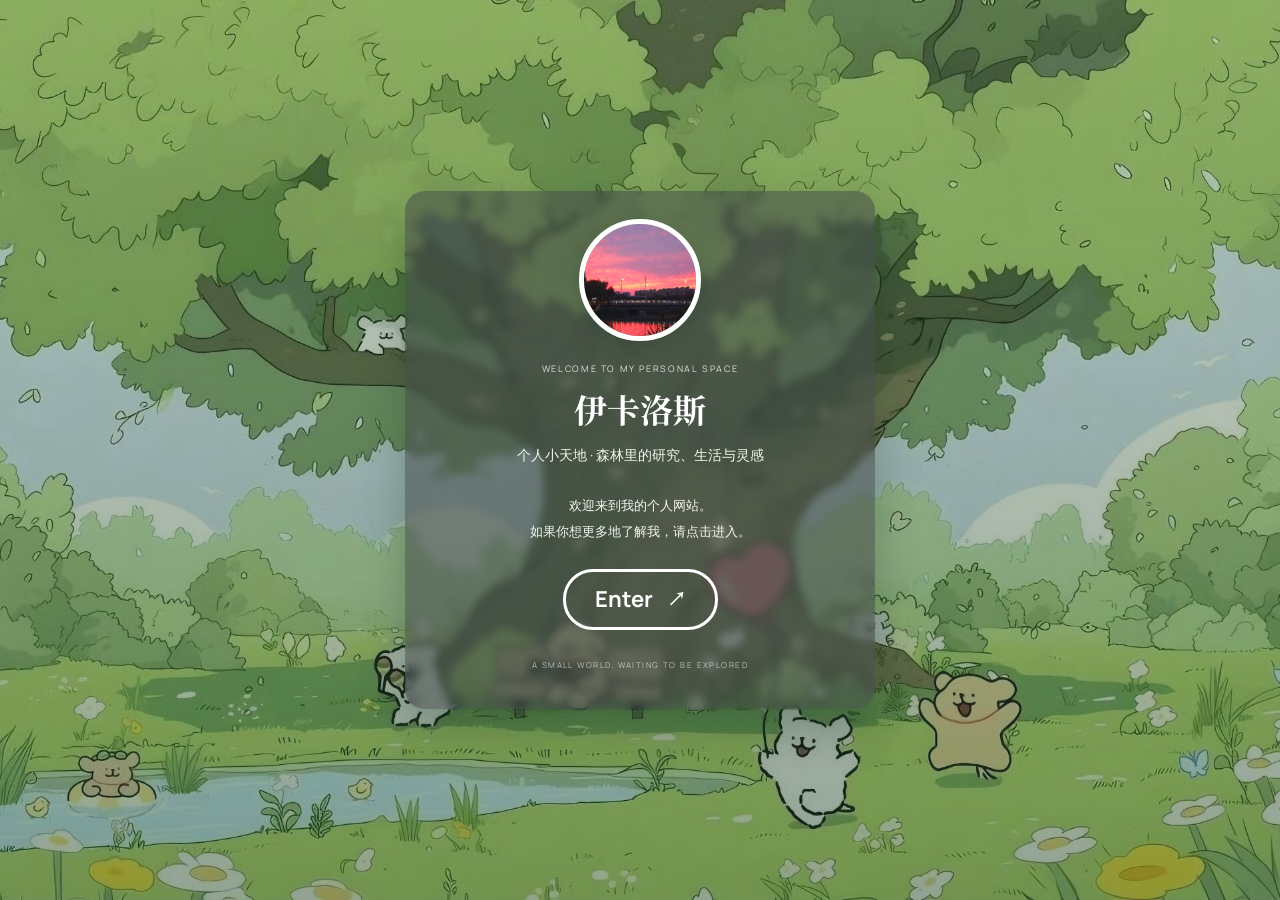
==== commit 8fcfe44d: "Update homepage nickname and avatar" ====
--- a/index.html
+++ b/index.html
@@ -3,8 +3,8 @@
 <head>
   <meta charset="utf-8">
   <meta name="viewport" content="width=device-width, initial-scale=1">
-  <meta name="description" content="王帅江的个人网站进入页。">
-  <title>进入我的小天地 · 王帅江</title>
+  <meta name="description" content="伊卡洛斯的个人网站进入页。">
+  <title>进入我的小天地 · 伊卡洛斯</title>
   <link rel="preconnect" href="https://fonts.googleapis.com">
   <link rel="preconnect" href="https://fonts.gstatic.com" crossorigin>
   <link href="https://fonts.googleapis.com/css2?family=Noto+Serif+SC:wght@500;600;700&family=ZCOOL+XiaoWei&family=Manrope:wght@400;500;600;700&display=swap" rel="stylesheet">
@@ -13,9 +13,9 @@
 <body>
   <section id="entry" class="entry-page" aria-label="网站进入页">
     <div class="entry-card">
-      <div class="entry-avatar">江</div>
+      <div class="entry-avatar"><img src="avatar-sunset.jpg" alt="粉紫色晚霞下的河景"></div>
       <p class="entry-kicker">WELCOME TO MY PERSONAL SPACE</p>
-      <h1>王帅江</h1>
+      <h1>伊卡洛斯</h1>
       <p class="entry-subtitle">个人小天地 · 森林里的研究、生活与灵感</p>
       <p class="entry-copy">欢迎来到我的个人网站。<br>如果你想更多地了解我，请点击进入。</p>
       <a id="enter-site" class="entry-button" href="home.html">Enter <span>↗</span></a>
--- a/styles.css
+++ b/styles.css
@@ -1,6 +1,6 @@
 :root{--ink:#304334;--muted:#66756a;--green:#83b45f;--deep:#557c49;--light:#eff8e8;--paper:#fffdf5;--line:#cbdcbd;--cream:#f7f1df;--shadow:0 16px 40px rgba(41,72,44,.15)}
 *{box-sizing:border-box}html{scroll-behavior:smooth}body{margin:0;background:#dcebd5;color:var(--ink);font-family:Manrope,"Noto Sans SC",sans-serif;line-height:1.7}a{color:inherit;text-decoration:none}.site-frame{max-width:1600px;margin:0 auto;min-height:100vh;background:#eef6e8;overflow:hidden}.top-bar{position:fixed;z-index:50;top:0;left:50%;width:min(1600px,100%);transform:translateX(-50%);display:flex;align-items:center;justify-content:space-between;padding:16px clamp(18px,4vw,58px);background:linear-gradient(180deg,rgba(28,65,35,.18),transparent);color:#fff}.site-title{display:flex;align-items:center;gap:10px;font-family:"Noto Serif SC",serif;font-size:14px;text-shadow:0 1px 4px rgba(26,67,36,.45)}.seal{display:grid;place-items:center;width:33px;height:33px;border:1px solid rgba(255,255,255,.78);border-radius:50%;font-size:17px}.top-note{font-size:9px;letter-spacing:.19em;opacity:.8}.mobile-menu{display:none;border:0;background:rgba(255,255,255,.2);color:#fff;border-radius:20px;padding:6px 11px}.side-nav{position:fixed;z-index:60;left:clamp(14px,3vw,50px);top:50%;transform:translateY(-50%);width:150px;padding:9px 8px;background:rgba(116,180,84,.92);border-radius:18px;box-shadow:0 10px 22px rgba(50,92,43,.18);backdrop-filter:blur(4px)}.side-nav a{display:flex;align-items:center;gap:10px;margin:6px 0;padding:11px 12px;border-radius:12px;color:#f7fff2;font-size:12px;transition:.2s}.side-nav a span{font-size:9px;opacity:.72}.side-nav a:hover,.side-nav a.active{background:rgba(255,255,255,.96);color:#5c8a4f;transform:translateX(3px);font-weight:700}.section-anchor{scroll-margin-top:80px}.cover{position:relative;min-height:max(720px,100vh);display:flex;align-items:flex-start;justify-content:center;padding:clamp(90px,10vw,150px) 22px 90px;color:#fff;text-align:center;background-image:linear-gradient(180deg,rgba(125,181,82,.86) 0%,rgba(151,200,106,.47) 28%,rgba(77,115,61,.18) 65%,rgba(44,76,46,.18) 100%),url("forest-home.jpg");background-size:cover;background-position:center top;isolation:isolate}.cover:after{content:"";position:absolute;inset:0;background:radial-gradient(circle at 50% 18%,rgba(255,255,255,.16),transparent 36%);pointer-events:none}.cover-copy{position:relative;z-index:2;max-width:770px;text-shadow:0 2px 8px rgba(35,72,35,.27)}.cover-kicker{font-size:10px;letter-spacing:.22em;margin:0 0 22px;opacity:.85}.cover h1{font-family:"ZCOOL XiaoWei","Noto Serif SC",serif;font-weight:400;line-height:1.34;font-size:clamp(34px,5vw,68px);margin:0 0 20px}.cover h1 em{font-style:normal;color:#f8ffe9}.cover-intro{max-width:590px;margin:0 auto;color:#f4ffe9;font-size:14px;line-height:2;outline:0}.cover-tip{margin:14px 0 24px;font-size:11px;opacity:.86}.enter-button{display:inline-flex;align-items:center;gap:18px;padding:11px 20px;border-radius:22px;color:#527b47;background:#fbfff0;font-size:12px;font-weight:700;text-shadow:none;box-shadow:0 8px 16px rgba(52,80,40,.16);transition:.2s}.enter-button:hover{transform:translateY(-3px)}.enter-button span{font-size:16px}.portal-orbit{position:absolute;z-index:3;left:50%;bottom:clamp(70px,10vh,120px);transform:translateX(-50%);display:flex;align-items:flex-end;justify-content:center;gap:clamp(12px,3vw,44px);width:min(760px,90%)}.portal{width:112px;min-height:102px;display:flex;flex-direction:column;align-items:center;justify-content:center;gap:4px;border-radius:24px;background:rgba(255,255,255,.83);color:#5c7e57;box-shadow:0 9px 18px rgba(48,77,44,.13);transition:transform .25s,background .25s}.portal:nth-child(2),.portal:nth-child(4){transform:translateY(-20px)}.portal:hover{transform:translateY(-8px) scale(1.06);background:#fff}.portal:nth-child(2):hover,.portal:nth-child(4):hover{transform:translateY(-28px) scale(1.06)}.portal-glyph{display:grid;place-items:center;width:40px;height:40px;border-radius:50%;font-size:22px;color:#6b9560;background:#e5f1da}.portal strong{font-size:12px}.portal small{font-size:8px;letter-spacing:.12em;color:#9aaa94}.portal-projects .portal-glyph{background:#f7e5bd;color:#c3944e}.portal-contact .portal-glyph{background:#f1d8ca;color:#bf8065}.portal-notes .portal-glyph{background:#dcebe5;color:#6c9b85}.scroll-cue{position:absolute;bottom:22px;left:50%;transform:translateX(-50%);font-size:10px;letter-spacing:.13em;opacity:.8}.scroll-cue span{font-size:16px;margin-left:7px}.content-section{position:relative;padding:110px clamp(20px,9vw,150px);background:linear-gradient(180deg,#f4faee,#f7f4e8)}.about-section{background-image:linear-gradient(rgba(241,249,234,.94),rgba(247,244,232,.96)),url("forest.jpeg");background-size:cover;background-position:center}.projects-section{background:#edf6e7}.contact-section{background-image:linear-gradient(rgba(232,245,225,.88),rgba(239,247,232,.94)),url("forest.jpeg");background-size:cover;background-position:center}.section-intro{text-align:center;margin:0 auto 37px}.section-label{margin:0 0 8px;color:#87a080;font-size:10px;letter-spacing:.2em;font-weight:700}.section-intro h2{font-family:"ZCOOL XiaoWei","Noto Serif SC",serif;font-weight:400;color:#4f744c;font-size:clamp(35px,4vw,54px);margin:0;letter-spacing:.03em}.section-intro>p:last-child{margin:7px 0 0;color:#849084;font-size:12px}.paper-card{max-width:1020px;margin:0 auto;display:grid;grid-template-columns:150px minmax(0,1.3fr) minmax(0,.8fr);gap:28px;align-items:center;padding:35px;background:rgba(255,255,255,.88);border:1px solid #dae6d2;border-radius:25px;box-shadow:var(--shadow)}.about-avatar{position:relative;width:134px;height:155px;display:grid;place-items:center;border-radius:52% 48% 46% 54%;background:linear-gradient(145deg,#b9d6a7,#e8efd9);color:#628c5c;font-family:"ZCOOL XiaoWei","Noto Serif SC",serif;font-size:52px;box-shadow:inset 0 0 0 10px rgba(255,255,255,.37)}.about-avatar i{position:absolute;right:-7px;bottom:8px;font-style:normal;font-size:26px;color:#d6a35d;transform:rotate(12deg)}.tiny-label{margin:0 0 8px;color:#96aa8e;font-size:9px;letter-spacing:.17em;font-weight:700}.about-copy h3,.interest-card h3{font-family:"Noto Serif SC",serif;font-size:24px;margin:0 0 11px;outline:0}.about-copy>p:not(.tiny-label),.interest-card>p:not(.tiny-label){font-size:13px;color:var(--muted);line-height:1.9;outline:0}.about-tags{display:flex;gap:7px;margin-top:16px}.about-tags span{padding:4px 10px;border:1px solid #c5d8bc;border-radius:15px;color:#6d8f66;font-size:10px;outline:0}.about-meta{border-left:1px solid #d8e4d2;padding-left:25px}.about-meta div{display:flex;flex-direction:column;gap:2px;padding:11px 0;border-bottom:1px solid #e3eadf}.about-meta span{font-size:10px;color:#9aa898}.about-meta strong{font-size:12px;outline:0}.section-quote{max-width:720px;margin:36px auto 0;text-align:center;color:#91a091;font-size:12px;font-family:"Noto Serif SC",serif}.project-nav{display:flex;justify-content:center;gap:9px;margin:0 auto 24px}.project-nav a{padding:7px 16px;border-radius:18px;background:#fff;color:#71916a;font-size:11px;transition:.2s}.project-nav a:hover,.project-nav a.selected{background:#80b463;color:#fff}.project-grid{max-width:1060px;margin:0 auto;display:grid;grid-template-columns:repeat(2,minmax(0,1fr));gap:17px}.interest-card{position:relative;min-height:250px;padding:26px;border-radius:22px;overflow:hidden;border:1px solid rgba(147,178,135,.5);box-shadow:0 8px 18px rgba(60,94,52,.06);transition:transform .22s,box-shadow .22s}.interest-card:hover{transform:translateY(-5px);box-shadow:0 16px 28px rgba(60,94,52,.13)}.green-card{background:#e3f0d9}.mint-card{background:#d8ece1}.cream-card{background:#f9efd6}.white-card{background:rgba(255,255,255,.84)}.card-icon{display:grid;place-items:center;width:42px;height:42px;border-radius:50%;background:rgba(255,255,255,.62);color:#6b9662;font-size:22px;margin-bottom:22px}.interest-card h3{font-size:21px}.interest-card>p:not(.tiny-label){max-width:430px}.card-footer{position:absolute;bottom:20px;left:26px;right:26px;display:flex;align-items:center;gap:7px}.card-footer span{padding:3px 8px;border:1px solid rgba(112,151,102,.35);border-radius:14px;color:#77916e;font-size:9px}.card-footer a{margin-left:auto;color:#5a8154;font-size:10px;font-weight:700}.contact-layout{max-width:1050px;margin:0 auto;display:grid;grid-template-columns:1fr 1fr;gap:18px}.contact-copy,.contact-note{min-height:290px;padding:35px;border-radius:25px;background:rgba(255,255,255,.88);border:1px solid #d7e5d1;box-shadow:var(--shadow)}.mail-seal{display:grid;place-items:center;width:58px;height:58px;border-radius:50%;background:#e6f1dd;color:#7a9c6d;font-size:27px;margin-bottom:17px}.contact-copy h3{font-family:"ZCOOL XiaoWei","Noto Serif SC",serif;color:#587b51;font-size:31px;font-weight:400;margin:0 0 9px;outline:0}.contact-copy p:not(.tiny-label){color:var(--muted);font-size:13px;line-height:1.9;outline:0}.form-button{display:inline-flex;align-items:center;gap:17px;margin-top:19px;padding:11px 17px;border-radius:20px;background:#75a45f;color:#fff;font-size:11px;box-shadow:0 8px 16px rgba(83,125,72,.18)}.form-button span{font-size:15px}.contact-note{background:#f8f5e8}.contact-note>p:not(.tiny-label){color:#71816f;font-family:"Noto Serif SC",serif;line-height:2;font-size:15px;outline:0}.note-lines{display:grid;gap:9px;margin:25px 0}.note-lines span{display:block;width:100%;height:1px;background:#d9dfc7}.note-sign{text-align:right;color:#8b9a83!important;font-size:12px!important}.site-footer{display:flex;justify-content:space-between;gap:20px;padding:27px clamp(20px,9vw,150px) 35px;background:#e4f0dc;color:#8ba087;font-size:10px}.site-footer a{color:#63845b}.save-button{position:fixed;z-index:80;right:22px;bottom:19px;border:0;border-radius:22px;padding:10px 16px;background:#d1a368;color:#fff;font-size:11px;box-shadow:0 7px 16px rgba(101,77,43,.23);cursor:pointer;transition:transform .2s}.save-button:hover{transform:translateY(-2px)}.save-toast{position:fixed;z-index:80;right:22px;bottom:68px;background:#284532;color:#fff;border-radius:11px;padding:9px 13px;font-size:11px;opacity:0;transform:translateY(8px);pointer-events:none;transition:.25s}.save-toast.show{opacity:1;transform:translateY(0)}.reveal{opacity:0;transform:translateY(14px);transition:opacity .7s ease,transform .7s ease}.reveal.visible{opacity:1;transform:none}
-.entry-page{min-height:100vh;display:flex;align-items:center;justify-content:center;padding:42px 20px;background:linear-gradient(180deg,rgba(71,104,55,.28),rgba(27,63,37,.47)),url("forest.jpeg") center/cover fixed;color:#fff}.entry-card{width:min(470px,100%);padding:82px 34px 38px;text-align:center;border-radius:20px;background:rgba(67,75,74,.55);box-shadow:0 18px 45px rgba(19,48,28,.28);backdrop-filter:blur(4px);animation:entry-rise .9s ease both}.entry-avatar{width:122px;height:122px;margin:-54px auto 20px;display:grid;place-items:center;border:5px solid #fff;border-radius:50%;background:linear-gradient(145deg,#d2e8be,#759b69);font-family:"ZCOOL XiaoWei","Noto Serif SC",serif;font-size:48px;box-shadow:0 6px 18px rgba(23,51,29,.23)}.entry-kicker{font-size:9px;letter-spacing:.18em;opacity:.82;margin:0 0 12px}.entry-card h1{font-family:"Noto Serif SC",serif;font-size:33px;line-height:1.3;margin:0 0 12px}.entry-subtitle{font-size:14px;margin:0 0 25px;color:#f1f7ea}.entry-copy{width:82%;margin:0 auto;color:#f4f7f0;font-size:13px;line-height:2}.entry-button{display:inline-flex;align-items:center;gap:14px;margin-top:25px;padding:9px 29px;border:3px solid #fff;border-radius:30px;background:transparent;color:#fff;font-size:22px;font-weight:700;cursor:pointer;transition:.25s}.entry-button:hover{background:#fff;color:#82b362;transform:scale(1.05)}.entry-button span{font-size:19px}.entry-footnote{margin:28px 0 0;font-size:8px;letter-spacing:.18em;opacity:.62}@keyframes entry-rise{from{opacity:0;transform:translateY(18px)}to{opacity:1;transform:none}}body:not(.entered) .site-frame,body:not(.entered) .save-button,body:not(.entered) .save-toast{display:none}body.entered .entry-page{display:none}
+.entry-page{min-height:100vh;display:flex;align-items:center;justify-content:center;padding:42px 20px;background:linear-gradient(180deg,rgba(71,104,55,.28),rgba(27,63,37,.47)),url("forest.jpeg") center/cover fixed;color:#fff}.entry-card{width:min(470px,100%);padding:82px 34px 38px;text-align:center;border-radius:20px;background:rgba(67,75,74,.55);box-shadow:0 18px 45px rgba(19,48,28,.28);backdrop-filter:blur(4px);animation:entry-rise .9s ease both}.entry-avatar{width:122px;height:122px;margin:-54px auto 20px;display:grid;place-items:center;overflow:hidden;border:5px solid #fff;border-radius:50%;background:linear-gradient(145deg,#d2e8be,#759b69);box-shadow:0 6px 18px rgba(23,51,29,.23)}.entry-avatar img{width:100%;height:100%;display:block;object-fit:cover;object-position:center 58%}.entry-kicker{font-size:9px;letter-spacing:.18em;opacity:.82;margin:0 0 12px}.entry-card h1{font-family:"Noto Serif SC",serif;font-size:33px;line-height:1.3;margin:0 0 12px}.entry-subtitle{font-size:14px;margin:0 0 25px;color:#f1f7ea}.entry-copy{width:82%;margin:0 auto;color:#f4f7f0;font-size:13px;line-height:2}.entry-button{display:inline-flex;align-items:center;gap:14px;margin-top:25px;padding:9px 29px;border:3px solid #fff;border-radius:30px;background:transparent;color:#fff;font-size:22px;font-weight:700;cursor:pointer;transition:.25s}.entry-button:hover{background:#fff;color:#82b362;transform:scale(1.05)}.entry-button span{font-size:19px}.entry-footnote{margin:28px 0 0;font-size:8px;letter-spacing:.18em;opacity:.62}@keyframes entry-rise{from{opacity:0;transform:translateY(18px)}to{opacity:1;transform:none}}body:not(.entered) .site-frame,body:not(.entered) .save-button,body:not(.entered) .save-toast{display:none}body.entered .entry-page{display:none}
 @media(max-width:900px){.top-note{display:none}.side-nav{width:calc(100% - 28px);left:14px;top:70px;transform:none;display:none;flex-direction:row;justify-content:space-between;padding:6px;border-radius:14px}.side-nav.open{display:flex}.side-nav a{flex:1;justify-content:center;flex-direction:column;gap:0;margin:0;padding:7px 3px;font-size:10px}.side-nav a span{font-size:8px}.mobile-menu{display:block}.paper-card{grid-template-columns:110px minmax(0,1fr)}.about-avatar{width:105px;height:122px;font-size:41px}.about-meta{grid-column:1/-1;border-left:0;border-top:1px solid #d8e4d2;padding:18px 0 0;display:grid;grid-template-columns:repeat(3,1fr);gap:12px}.about-meta div{border:0;padding:0}.contact-layout{grid-template-columns:1fr}.portal-orbit{gap:10px}.portal{width:96px;min-height:93px}}
 @media(max-width:560px){.cover{min-height:760px;padding-top:105px;background-position:center top}.cover h1{font-size:34px}.cover-intro{font-size:13px}.portal-orbit{bottom:74px;display:grid;grid-template-columns:repeat(2,1fr);width:230px;gap:10px 18px}.portal,.portal:nth-child(2),.portal:nth-child(4){width:105px;min-height:88px;transform:none}.portal:hover,.portal:nth-child(2):hover,.portal:nth-child(4):hover{transform:scale(1.04)}.content-section{padding:78px 16px}.paper-card{display:block;padding:24px}.about-avatar{margin:0 auto 20px}.about-meta{display:block;margin-top:22px}.about-meta div{padding:9px 0;border-bottom:1px solid #e3eadf}.project-nav{flex-wrap:wrap}.project-grid{grid-template-columns:1fr}.interest-card{min-height:230px}.contact-copy,.contact-note{padding:25px;min-height:0}.contact-copy h3{font-size:28px}.site-footer{flex-direction:column;gap:7px}.save-button{right:14px;bottom:14px}}
 
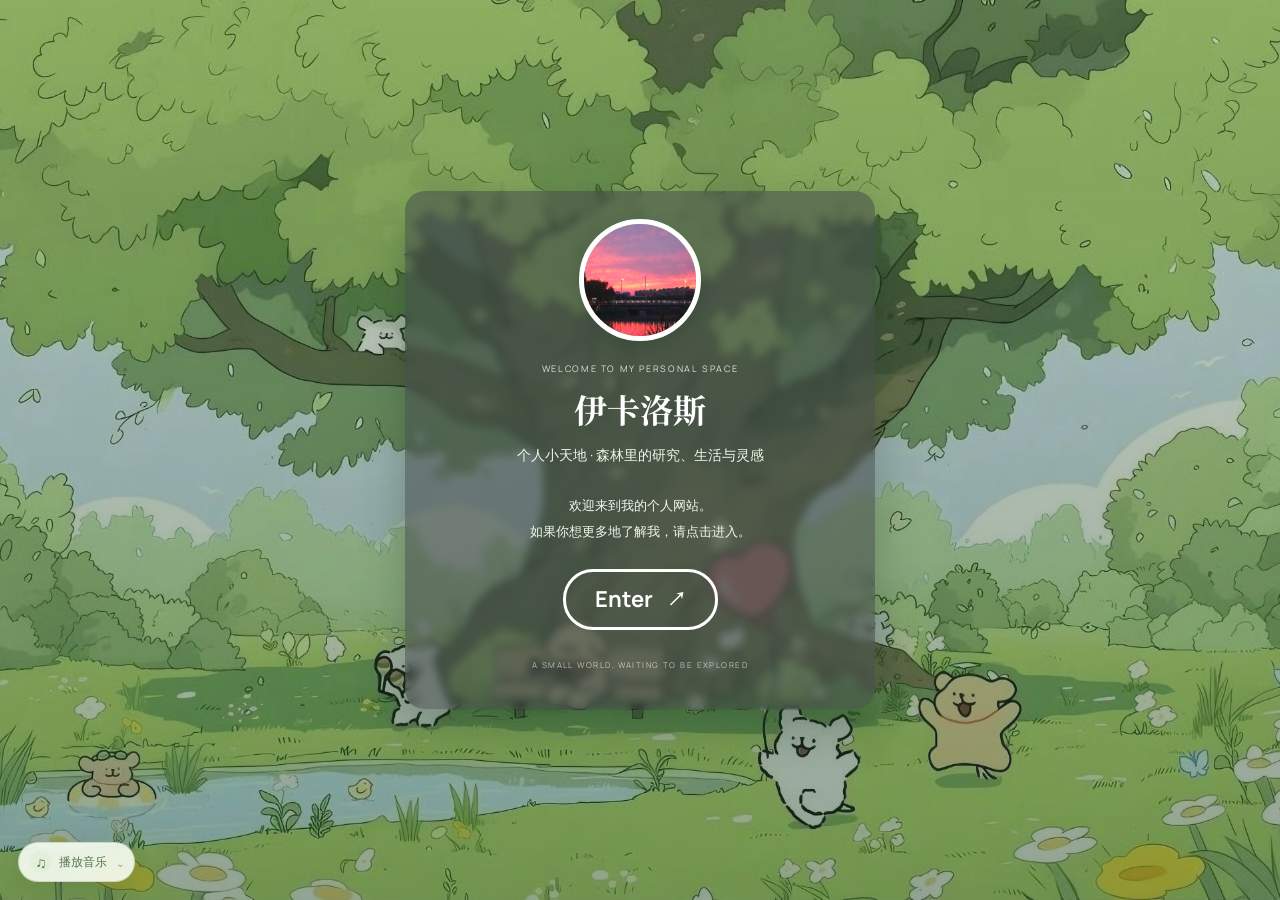
==== commit bc2fb2d9: "Refresh site script on every page for map fix" ====
--- a/index.html
+++ b/index.html
@@ -1,27 +1,28 @@
-<!doctype html>
-<html lang="zh-CN">
-<head>
-  <meta charset="utf-8">
-  <meta name="viewport" content="width=device-width, initial-scale=1">
-  <meta name="description" content="伊卡洛斯的个人网站进入页。">
-  <title>进入我的小天地 · 伊卡洛斯</title>
-  <link rel="preconnect" href="https://fonts.googleapis.com">
-  <link rel="preconnect" href="https://fonts.gstatic.com" crossorigin>
-  <link href="https://fonts.googleapis.com/css2?family=Noto+Serif+SC:wght@500;600;700&family=ZCOOL+XiaoWei&family=Manrope:wght@400;500;600;700&display=swap" rel="stylesheet">
-  <link rel="stylesheet" href="styles.css">
-</head>
-<body>
-  <section id="entry" class="entry-page" aria-label="网站进入页">
-    <div class="entry-card">
-      <div class="entry-avatar"><img src="avatar-sunset.jpg" alt="粉紫色晚霞下的河景"></div>
-      <p class="entry-kicker">WELCOME TO MY PERSONAL SPACE</p>
-      <h1>伊卡洛斯</h1>
-      <p class="entry-subtitle">个人小天地 · 森林里的研究、生活与灵感</p>
-      <p class="entry-copy">欢迎来到我的个人网站。<br>如果你想更多地了解我，请点击进入。</p>
-      <a id="enter-site" class="entry-button" href="home.html">Enter <span>↗</span></a>
-      <p class="entry-footnote">A SMALL WORLD, WAITING TO BE EXPLORED</p>
-    </div>
-  </section>
-  <script src="script.js"></script>
-</body>
-</html>
+<!doctype html>
+<html lang="zh-CN">
+<head>
+  <meta charset="utf-8">
+  <meta name="viewport" content="width=device-width, initial-scale=1">
+  <meta name="description" content="伊卡洛斯的个人网站进入页。">
+  <title>进入我的小天地 · 伊卡洛斯</title>
+  <link rel="preconnect" href="https://fonts.googleapis.com">
+  <link rel="preconnect" href="https://fonts.gstatic.com" crossorigin>
+  <link href="https://fonts.googleapis.com/css2?family=Noto+Serif+SC:wght@500;600;700&family=ZCOOL+XiaoWei&family=Manrope:wght@400;500;600;700&display=swap" rel="stylesheet">
+  <link rel="stylesheet" href="styles.css">
+</head>
+<body>
+  <section id="entry" class="entry-page" aria-label="网站进入页">
+    <div class="entry-card">
+      <div class="entry-avatar"><img src="avatar-sunset.jpg" alt="粉紫色晚霞下的河景"></div>
+      <p class="entry-kicker">WELCOME TO MY PERSONAL SPACE</p>
+      <h1>伊卡洛斯</h1>
+      <p class="entry-subtitle">个人小天地 · 森林里的研究、生活与灵感</p>
+      <p class="entry-copy">欢迎来到我的个人网站。<br>如果你想更多地了解我，请点击进入。</p>
+      <a id="enter-site" class="entry-button" href="home.html">Enter <span>↗</span></a>
+      <p class="entry-footnote">A SMALL WORLD, WAITING TO BE EXPLORED</p>
+    </div>
+  </section>
+  <script src="script.js?v=20261123-2"></script>
+</body>
+</html>
+
--- a/styles.css
+++ b/styles.css
@@ -1,10 +1,26 @@
-:root{--ink:#304334;--muted:#66756a;--green:#83b45f;--deep:#557c49;--light:#eff8e8;--paper:#fffdf5;--line:#cbdcbd;--cream:#f7f1df;--shadow:0 16px 40px rgba(41,72,44,.15)}
-*{box-sizing:border-box}html{scroll-behavior:smooth}body{margin:0;background:#dcebd5;color:var(--ink);font-family:Manrope,"Noto Sans SC",sans-serif;line-height:1.7}a{color:inherit;text-decoration:none}.site-frame{max-width:1600px;margin:0 auto;min-height:100vh;background:#eef6e8;overflow:hidden}.top-bar{position:fixed;z-index:50;top:0;left:50%;width:min(1600px,100%);transform:translateX(-50%);display:flex;align-items:center;justify-content:space-between;padding:16px clamp(18px,4vw,58px);background:linear-gradient(180deg,rgba(28,65,35,.18),transparent);color:#fff}.site-title{display:flex;align-items:center;gap:10px;font-family:"Noto Serif SC",serif;font-size:14px;text-shadow:0 1px 4px rgba(26,67,36,.45)}.seal{display:grid;place-items:center;width:33px;height:33px;border:1px solid rgba(255,255,255,.78);border-radius:50%;font-size:17px}.top-note{font-size:9px;letter-spacing:.19em;opacity:.8}.mobile-menu{display:none;border:0;background:rgba(255,255,255,.2);color:#fff;border-radius:20px;padding:6px 11px}.side-nav{position:fixed;z-index:60;left:clamp(14px,3vw,50px);top:50%;transform:translateY(-50%);width:150px;padding:9px 8px;background:rgba(116,180,84,.92);border-radius:18px;box-shadow:0 10px 22px rgba(50,92,43,.18);backdrop-filter:blur(4px)}.side-nav a{display:flex;align-items:center;gap:10px;margin:6px 0;padding:11px 12px;border-radius:12px;color:#f7fff2;font-size:12px;transition:.2s}.side-nav a span{font-size:9px;opacity:.72}.side-nav a:hover,.side-nav a.active{background:rgba(255,255,255,.96);color:#5c8a4f;transform:translateX(3px);font-weight:700}.section-anchor{scroll-margin-top:80px}.cover{position:relative;min-height:max(720px,100vh);display:flex;align-items:flex-start;justify-content:center;padding:clamp(90px,10vw,150px) 22px 90px;color:#fff;text-align:center;background-image:linear-gradient(180deg,rgba(125,181,82,.86) 0%,rgba(151,200,106,.47) 28%,rgba(77,115,61,.18) 65%,rgba(44,76,46,.18) 100%),url("forest-home.jpg");background-size:cover;background-position:center top;isolation:isolate}.cover:after{content:"";position:absolute;inset:0;background:radial-gradient(circle at 50% 18%,rgba(255,255,255,.16),transparent 36%);pointer-events:none}.cover-copy{position:relative;z-index:2;max-width:770px;text-shadow:0 2px 8px rgba(35,72,35,.27)}.cover-kicker{font-size:10px;letter-spacing:.22em;margin:0 0 22px;opacity:.85}.cover h1{font-family:"ZCOOL XiaoWei","Noto Serif SC",serif;font-weight:400;line-height:1.34;font-size:clamp(34px,5vw,68px);margin:0 0 20px}.cover h1 em{font-style:normal;color:#f8ffe9}.cover-intro{max-width:590px;margin:0 auto;color:#f4ffe9;font-size:14px;line-height:2;outline:0}.cover-tip{margin:14px 0 24px;font-size:11px;opacity:.86}.enter-button{display:inline-flex;align-items:center;gap:18px;padding:11px 20px;border-radius:22px;color:#527b47;background:#fbfff0;font-size:12px;font-weight:700;text-shadow:none;box-shadow:0 8px 16px rgba(52,80,40,.16);transition:.2s}.enter-button:hover{transform:translateY(-3px)}.enter-button span{font-size:16px}.portal-orbit{position:absolute;z-index:3;left:50%;bottom:clamp(70px,10vh,120px);transform:translateX(-50%);display:flex;align-items:flex-end;justify-content:center;gap:clamp(12px,3vw,44px);width:min(760px,90%)}.portal{width:112px;min-height:102px;display:flex;flex-direction:column;align-items:center;justify-content:center;gap:4px;border-radius:24px;background:rgba(255,255,255,.83);color:#5c7e57;box-shadow:0 9px 18px rgba(48,77,44,.13);transition:transform .25s,background .25s}.portal:nth-child(2),.portal:nth-child(4){transform:translateY(-20px)}.portal:hover{transform:translateY(-8px) scale(1.06);background:#fff}.portal:nth-child(2):hover,.portal:nth-child(4):hover{transform:translateY(-28px) scale(1.06)}.portal-glyph{display:grid;place-items:center;width:40px;height:40px;border-radius:50%;font-size:22px;color:#6b9560;background:#e5f1da}.portal strong{font-size:12px}.portal small{font-size:8px;letter-spacing:.12em;color:#9aaa94}.portal-projects .portal-glyph{background:#f7e5bd;color:#c3944e}.portal-contact .portal-glyph{background:#f1d8ca;color:#bf8065}.portal-notes .portal-glyph{background:#dcebe5;color:#6c9b85}.scroll-cue{position:absolute;bottom:22px;left:50%;transform:translateX(-50%);font-size:10px;letter-spacing:.13em;opacity:.8}.scroll-cue span{font-size:16px;margin-left:7px}.content-section{position:relative;padding:110px clamp(20px,9vw,150px);background:linear-gradient(180deg,#f4faee,#f7f4e8)}.about-section{background-image:linear-gradient(rgba(241,249,234,.94),rgba(247,244,232,.96)),url("forest.jpeg");background-size:cover;background-position:center}.projects-section{background:#edf6e7}.contact-section{background-image:linear-gradient(rgba(232,245,225,.88),rgba(239,247,232,.94)),url("forest.jpeg");background-size:cover;background-position:center}.section-intro{text-align:center;margin:0 auto 37px}.section-label{margin:0 0 8px;color:#87a080;font-size:10px;letter-spacing:.2em;font-weight:700}.section-intro h2{font-family:"ZCOOL XiaoWei","Noto Serif SC",serif;font-weight:400;color:#4f744c;font-size:clamp(35px,4vw,54px);margin:0;letter-spacing:.03em}.section-intro>p:last-child{margin:7px 0 0;color:#849084;font-size:12px}.paper-card{max-width:1020px;margin:0 auto;display:grid;grid-template-columns:150px minmax(0,1.3fr) minmax(0,.8fr);gap:28px;align-items:center;padding:35px;background:rgba(255,255,255,.88);border:1px solid #dae6d2;border-radius:25px;box-shadow:var(--shadow)}.about-avatar{position:relative;width:134px;height:155px;display:grid;place-items:center;border-radius:52% 48% 46% 54%;background:linear-gradient(145deg,#b9d6a7,#e8efd9);color:#628c5c;font-family:"ZCOOL XiaoWei","Noto Serif SC",serif;font-size:52px;box-shadow:inset 0 0 0 10px rgba(255,255,255,.37)}.about-avatar i{position:absolute;right:-7px;bottom:8px;font-style:normal;font-size:26px;color:#d6a35d;transform:rotate(12deg)}.tiny-label{margin:0 0 8px;color:#96aa8e;font-size:9px;letter-spacing:.17em;font-weight:700}.about-copy h3,.interest-card h3{font-family:"Noto Serif SC",serif;font-size:24px;margin:0 0 11px;outline:0}.about-copy>p:not(.tiny-label),.interest-card>p:not(.tiny-label){font-size:13px;color:var(--muted);line-height:1.9;outline:0}.about-tags{display:flex;gap:7px;margin-top:16px}.about-tags span{padding:4px 10px;border:1px solid #c5d8bc;border-radius:15px;color:#6d8f66;font-size:10px;outline:0}.about-meta{border-left:1px solid #d8e4d2;padding-left:25px}.about-meta div{display:flex;flex-direction:column;gap:2px;padding:11px 0;border-bottom:1px solid #e3eadf}.about-meta span{font-size:10px;color:#9aa898}.about-meta strong{font-size:12px;outline:0}.section-quote{max-width:720px;margin:36px auto 0;text-align:center;color:#91a091;font-size:12px;font-family:"Noto Serif SC",serif}.project-nav{display:flex;justify-content:center;gap:9px;margin:0 auto 24px}.project-nav a{padding:7px 16px;border-radius:18px;background:#fff;color:#71916a;font-size:11px;transition:.2s}.project-nav a:hover,.project-nav a.selected{background:#80b463;color:#fff}.project-grid{max-width:1060px;margin:0 auto;display:grid;grid-template-columns:repeat(2,minmax(0,1fr));gap:17px}.interest-card{position:relative;min-height:250px;padding:26px;border-radius:22px;overflow:hidden;border:1px solid rgba(147,178,135,.5);box-shadow:0 8px 18px rgba(60,94,52,.06);transition:transform .22s,box-shadow .22s}.interest-card:hover{transform:translateY(-5px);box-shadow:0 16px 28px rgba(60,94,52,.13)}.green-card{background:#e3f0d9}.mint-card{background:#d8ece1}.cream-card{background:#f9efd6}.white-card{background:rgba(255,255,255,.84)}.card-icon{display:grid;place-items:center;width:42px;height:42px;border-radius:50%;background:rgba(255,255,255,.62);color:#6b9662;font-size:22px;margin-bottom:22px}.interest-card h3{font-size:21px}.interest-card>p:not(.tiny-label){max-width:430px}.card-footer{position:absolute;bottom:20px;left:26px;right:26px;display:flex;align-items:center;gap:7px}.card-footer span{padding:3px 8px;border:1px solid rgba(112,151,102,.35);border-radius:14px;color:#77916e;font-size:9px}.card-footer a{margin-left:auto;color:#5a8154;font-size:10px;font-weight:700}.contact-layout{max-width:1050px;margin:0 auto;display:grid;grid-template-columns:1fr 1fr;gap:18px}.contact-copy,.contact-note{min-height:290px;padding:35px;border-radius:25px;background:rgba(255,255,255,.88);border:1px solid #d7e5d1;box-shadow:var(--shadow)}.mail-seal{display:grid;place-items:center;width:58px;height:58px;border-radius:50%;background:#e6f1dd;color:#7a9c6d;font-size:27px;margin-bottom:17px}.contact-copy h3{font-family:"ZCOOL XiaoWei","Noto Serif SC",serif;color:#587b51;font-size:31px;font-weight:400;margin:0 0 9px;outline:0}.contact-copy p:not(.tiny-label){color:var(--muted);font-size:13px;line-height:1.9;outline:0}.form-button{display:inline-flex;align-items:center;gap:17px;margin-top:19px;padding:11px 17px;border-radius:20px;background:#75a45f;color:#fff;font-size:11px;box-shadow:0 8px 16px rgba(83,125,72,.18)}.form-button span{font-size:15px}.contact-note{background:#f8f5e8}.contact-note>p:not(.tiny-label){color:#71816f;font-family:"Noto Serif SC",serif;line-height:2;font-size:15px;outline:0}.note-lines{display:grid;gap:9px;margin:25px 0}.note-lines span{display:block;width:100%;height:1px;background:#d9dfc7}.note-sign{text-align:right;color:#8b9a83!important;font-size:12px!important}.site-footer{display:flex;justify-content:space-between;gap:20px;padding:27px clamp(20px,9vw,150px) 35px;background:#e4f0dc;color:#8ba087;font-size:10px}.site-footer a{color:#63845b}.save-button{position:fixed;z-index:80;right:22px;bottom:19px;border:0;border-radius:22px;padding:10px 16px;background:#d1a368;color:#fff;font-size:11px;box-shadow:0 7px 16px rgba(101,77,43,.23);cursor:pointer;transition:transform .2s}.save-button:hover{transform:translateY(-2px)}.save-toast{position:fixed;z-index:80;right:22px;bottom:68px;background:#284532;color:#fff;border-radius:11px;padding:9px 13px;font-size:11px;opacity:0;transform:translateY(8px);pointer-events:none;transition:.25s}.save-toast.show{opacity:1;transform:translateY(0)}.reveal{opacity:0;transform:translateY(14px);transition:opacity .7s ease,transform .7s ease}.reveal.visible{opacity:1;transform:none}
-.entry-page{min-height:100vh;display:flex;align-items:center;justify-content:center;padding:42px 20px;background:linear-gradient(180deg,rgba(71,104,55,.28),rgba(27,63,37,.47)),url("forest.jpeg") center/cover fixed;color:#fff}.entry-card{width:min(470px,100%);padding:82px 34px 38px;text-align:center;border-radius:20px;background:rgba(67,75,74,.55);box-shadow:0 18px 45px rgba(19,48,28,.28);backdrop-filter:blur(4px);animation:entry-rise .9s ease both}.entry-avatar{width:122px;height:122px;margin:-54px auto 20px;display:grid;place-items:center;overflow:hidden;border:5px solid #fff;border-radius:50%;background:linear-gradient(145deg,#d2e8be,#759b69);box-shadow:0 6px 18px rgba(23,51,29,.23)}.entry-avatar img{width:100%;height:100%;display:block;object-fit:cover;object-position:center 58%}.entry-kicker{font-size:9px;letter-spacing:.18em;opacity:.82;margin:0 0 12px}.entry-card h1{font-family:"Noto Serif SC",serif;font-size:33px;line-height:1.3;margin:0 0 12px}.entry-subtitle{font-size:14px;margin:0 0 25px;color:#f1f7ea}.entry-copy{width:82%;margin:0 auto;color:#f4f7f0;font-size:13px;line-height:2}.entry-button{display:inline-flex;align-items:center;gap:14px;margin-top:25px;padding:9px 29px;border:3px solid #fff;border-radius:30px;background:transparent;color:#fff;font-size:22px;font-weight:700;cursor:pointer;transition:.25s}.entry-button:hover{background:#fff;color:#82b362;transform:scale(1.05)}.entry-button span{font-size:19px}.entry-footnote{margin:28px 0 0;font-size:8px;letter-spacing:.18em;opacity:.62}@keyframes entry-rise{from{opacity:0;transform:translateY(18px)}to{opacity:1;transform:none}}body:not(.entered) .site-frame,body:not(.entered) .save-button,body:not(.entered) .save-toast{display:none}body.entered .entry-page{display:none}
-@media(max-width:900px){.top-note{display:none}.side-nav{width:calc(100% - 28px);left:14px;top:70px;transform:none;display:none;flex-direction:row;justify-content:space-between;padding:6px;border-radius:14px}.side-nav.open{display:flex}.side-nav a{flex:1;justify-content:center;flex-direction:column;gap:0;margin:0;padding:7px 3px;font-size:10px}.side-nav a span{font-size:8px}.mobile-menu{display:block}.paper-card{grid-template-columns:110px minmax(0,1fr)}.about-avatar{width:105px;height:122px;font-size:41px}.about-meta{grid-column:1/-1;border-left:0;border-top:1px solid #d8e4d2;padding:18px 0 0;display:grid;grid-template-columns:repeat(3,1fr);gap:12px}.about-meta div{border:0;padding:0}.contact-layout{grid-template-columns:1fr}.portal-orbit{gap:10px}.portal{width:96px;min-height:93px}}
-@media(max-width:560px){.cover{min-height:760px;padding-top:105px;background-position:center top}.cover h1{font-size:34px}.cover-intro{font-size:13px}.portal-orbit{bottom:74px;display:grid;grid-template-columns:repeat(2,1fr);width:230px;gap:10px 18px}.portal,.portal:nth-child(2),.portal:nth-child(4){width:105px;min-height:88px;transform:none}.portal:hover,.portal:nth-child(2):hover,.portal:nth-child(4):hover{transform:scale(1.04)}.content-section{padding:78px 16px}.paper-card{display:block;padding:24px}.about-avatar{margin:0 auto 20px}.about-meta{display:block;margin-top:22px}.about-meta div{padding:9px 0;border-bottom:1px solid #e3eadf}.project-nav{flex-wrap:wrap}.project-grid{grid-template-columns:1fr}.interest-card{min-height:230px}.contact-copy,.contact-note{padding:25px;min-height:0}.contact-copy h3{font-size:28px}.site-footer{flex-direction:column;gap:7px}.save-button{right:14px;bottom:14px}}
-
-/* 多页面层级：主页标签跳转到独立页面，而不是同页滚动 */
-body.subpage-body .site-frame,body.subpage-body .save-button,body.subpage-body .save-toast{display:block}.subpage-body{background:#e4f0dc}.subpage-body .site-frame{min-height:100vh}.subpage-main{min-height:calc(100vh - 80px);padding:112px clamp(20px,9vw,150px) 54px;background-image:linear-gradient(rgba(239,248,232,.9),rgba(246,243,231,.96)),url("forest.jpeg");background-size:cover;background-position:center}.subpage-body .site-footer{position:relative}.page-heading{text-align:center;margin:0 auto 34px}.crumb{display:inline-block;margin-bottom:25px;padding:6px 13px;border:1px solid #c7d9bf;border-radius:18px;background:rgba(255,255,255,.62);color:#668d5d;font-size:11px;transition:.2s}.crumb:hover{background:#fff;transform:translateX(-3px)}.page-heading h1{font-family:"ZCOOL XiaoWei","Noto Serif SC",serif;font-weight:400;color:#4f744c;font-size:clamp(36px,4vw,56px);margin:0}.page-heading>p:last-child{margin:7px 0 0;color:#849084;font-size:12px}.page-card{max-width:1020px}.page-project-grid{max-width:1060px}.page-contact-layout{max-width:1050px}.page-actions{max-width:1050px;margin:35px auto 0;display:flex;justify-content:space-between;gap:15px}.page-actions a{padding:9px 14px;border-radius:18px;background:rgba(255,255,255,.7);color:#62865b;font-size:11px;transition:.2s}.page-actions a:hover{background:#fff;transform:translateY(-2px)}.page-cover{min-height:calc(100vh - 80px);padding-top:125px}.page-portals{bottom:clamp(62px,9vh,105px)}.subpage-body .reveal{opacity:1;transform:none}.subpage-body .side-nav a{font-size:11px}.subpage-body .site-footer{padding-top:20px}.subpage-body .site-title{font-size:13px}
-@media(max-width:900px){.subpage-main{padding:100px 20px 40px}.page-card{margin-top:8px}.page-project-grid{grid-template-columns:1fr}.page-contact-layout{grid-template-columns:1fr}.page-actions{margin-top:24px}}
-@media(max-width:560px){.page-cover{min-height:calc(100vh - 70px);padding-top:100px}.subpage-main{padding:88px 16px 30px}.page-heading{margin-bottom:25px}.page-actions{flex-direction:column}.page-actions a{text-align:center}.entry-card{padding-left:22px;padding-right:22px}}
+:root{--ink:#304334;--muted:#66756a;--green:#83b45f;--deep:#557c49;--light:#eff8e8;--paper:#fffdf5;--line:#cbdcbd;--cream:#f7f1df;--shadow:0 16px 40px rgba(41,72,44,.15)}
+*{box-sizing:border-box}html{scroll-behavior:smooth}body{margin:0;background:#dcebd5;color:var(--ink);font-family:Manrope,"Noto Sans SC",sans-serif;line-height:1.7}a{color:inherit;text-decoration:none}.site-frame{max-width:1600px;margin:0 auto;min-height:100vh;background:#eef6e8;overflow:hidden}.top-bar{position:fixed;z-index:50;top:0;left:50%;width:min(1600px,100%);transform:translateX(-50%);display:flex;align-items:center;justify-content:space-between;padding:16px clamp(18px,4vw,58px);background:linear-gradient(180deg,rgba(28,65,35,.18),transparent);color:#fff}.site-title{display:flex;align-items:center;gap:10px;font-family:"Noto Serif SC",serif;font-size:14px;text-shadow:0 1px 4px rgba(26,67,36,.45)}.seal{display:grid;place-items:center;width:33px;height:33px;border:1px solid rgba(255,255,255,.78);border-radius:50%;font-size:17px}.top-note{font-size:9px;letter-spacing:.19em;opacity:.8}.mobile-menu{display:none;border:0;background:rgba(255,255,255,.2);color:#fff;border-radius:20px;padding:6px 11px}.side-nav{position:fixed;z-index:60;left:clamp(14px,3vw,50px);top:50%;transform:translateY(-50%);width:150px;padding:9px 8px;background:rgba(116,180,84,.92);border-radius:18px;box-shadow:0 10px 22px rgba(50,92,43,.18);backdrop-filter:blur(4px)}.side-nav a{display:flex;align-items:center;gap:10px;margin:6px 0;padding:11px 12px;border-radius:12px;color:#f7fff2;font-size:12px;transition:.2s}.side-nav a span{font-size:9px;opacity:.72}.side-nav a:hover,.side-nav a.active{background:rgba(255,255,255,.96);color:#5c8a4f;transform:translateX(3px);font-weight:700}.section-anchor{scroll-margin-top:80px}.cover{position:relative;min-height:max(720px,100vh);display:flex;align-items:flex-start;justify-content:center;padding:clamp(90px,10vw,150px) 22px 90px;color:#fff;text-align:center;background-image:linear-gradient(180deg,rgba(125,181,82,.86) 0%,rgba(151,200,106,.47) 28%,rgba(77,115,61,.18) 65%,rgba(44,76,46,.18) 100%),url("forest-home.jpg");background-size:cover;background-position:center top;isolation:isolate}.cover:after{content:"";position:absolute;inset:0;background:radial-gradient(circle at 50% 18%,rgba(255,255,255,.16),transparent 36%);pointer-events:none}.cover-copy{position:relative;z-index:2;max-width:770px;text-shadow:0 2px 8px rgba(35,72,35,.27)}.cover-kicker{font-size:10px;letter-spacing:.22em;margin:0 0 22px;opacity:.85}.cover h1{font-family:"ZCOOL XiaoWei","Noto Serif SC",serif;font-weight:400;line-height:1.34;font-size:clamp(34px,5vw,68px);margin:0 0 20px}.cover h1 em{font-style:normal;color:#f8ffe9}.cover-intro{max-width:590px;margin:0 auto;color:#f4ffe9;font-size:14px;line-height:2;outline:0}.cover-tip{margin:14px 0 24px;font-size:11px;opacity:.86}.enter-button{display:inline-flex;align-items:center;gap:18px;padding:11px 20px;border-radius:22px;color:#527b47;background:#fbfff0;font-size:12px;font-weight:700;text-shadow:none;box-shadow:0 8px 16px rgba(52,80,40,.16);transition:.2s}.enter-button:hover{transform:translateY(-3px)}.enter-button span{font-size:16px}.portal-orbit{position:absolute;z-index:3;left:50%;bottom:clamp(70px,10vh,120px);transform:translateX(-50%);display:flex;align-items:flex-end;justify-content:center;gap:clamp(12px,3vw,44px);width:min(760px,90%)}.portal{width:112px;min-height:102px;display:flex;flex-direction:column;align-items:center;justify-content:center;gap:4px;border-radius:24px;background:rgba(255,255,255,.83);color:#5c7e57;box-shadow:0 9px 18px rgba(48,77,44,.13);transition:transform .25s,background .25s}.portal:nth-child(2),.portal:nth-child(4){transform:translateY(-20px)}.portal:hover{transform:translateY(-8px) scale(1.06);background:#fff}.portal:nth-child(2):hover,.portal:nth-child(4):hover{transform:translateY(-28px) scale(1.06)}.portal-glyph{display:grid;place-items:center;width:40px;height:40px;border-radius:50%;font-size:22px;color:#6b9560;background:#e5f1da}.portal strong{font-size:12px}.portal small{font-size:8px;letter-spacing:.12em;color:#9aaa94}.portal-projects .portal-glyph{background:#f7e5bd;color:#c3944e}.portal-contact .portal-glyph{background:#f1d8ca;color:#bf8065}.portal-notes .portal-glyph{background:#dcebe5;color:#6c9b85}.scroll-cue{position:absolute;bottom:22px;left:50%;transform:translateX(-50%);font-size:10px;letter-spacing:.13em;opacity:.8}.scroll-cue span{font-size:16px;margin-left:7px}.content-section{position:relative;padding:110px clamp(20px,9vw,150px);background:linear-gradient(180deg,#f4faee,#f7f4e8)}.about-section{background-image:linear-gradient(rgba(241,249,234,.94),rgba(247,244,232,.96)),url("forest.jpeg");background-size:cover;background-position:center}.projects-section{background:#edf6e7}.contact-section{background-image:linear-gradient(rgba(232,245,225,.88),rgba(239,247,232,.94)),url("forest.jpeg");background-size:cover;background-position:center}.section-intro{text-align:center;margin:0 auto 37px}.section-label{margin:0 0 8px;color:#87a080;font-size:10px;letter-spacing:.2em;font-weight:700}.section-intro h2{font-family:"ZCOOL XiaoWei","Noto Serif SC",serif;font-weight:400;color:#4f744c;font-size:clamp(35px,4vw,54px);margin:0;letter-spacing:.03em}.section-intro>p:last-child{margin:7px 0 0;color:#849084;font-size:12px}.paper-card{max-width:1020px;margin:0 auto;display:grid;grid-template-columns:150px minmax(0,1.3fr) minmax(0,.8fr);gap:28px;align-items:center;padding:35px;background:rgba(255,255,255,.88);border:1px solid #dae6d2;border-radius:25px;box-shadow:var(--shadow)}.about-avatar{position:relative;width:134px;height:155px;display:grid;place-items:center;border-radius:52% 48% 46% 54%;background:linear-gradient(145deg,#b9d6a7,#e8efd9);color:#628c5c;font-family:"ZCOOL XiaoWei","Noto Serif SC",serif;font-size:52px;box-shadow:inset 0 0 0 10px rgba(255,255,255,.37)}.about-avatar i{position:absolute;right:-7px;bottom:8px;font-style:normal;font-size:26px;color:#d6a35d;transform:rotate(12deg)}.tiny-label{margin:0 0 8px;color:#96aa8e;font-size:9px;letter-spacing:.17em;font-weight:700}.about-copy h3,.interest-card h3{font-family:"Noto Serif SC",serif;font-size:24px;margin:0 0 11px;outline:0}.about-copy>p:not(.tiny-label),.interest-card>p:not(.tiny-label){font-size:13px;color:var(--muted);line-height:1.9;outline:0}.about-tags{display:flex;gap:7px;margin-top:16px}.about-tags span{padding:4px 10px;border:1px solid #c5d8bc;border-radius:15px;color:#6d8f66;font-size:10px;outline:0}.about-meta{border-left:1px solid #d8e4d2;padding-left:25px}.about-meta div{display:flex;flex-direction:column;gap:2px;padding:11px 0;border-bottom:1px solid #e3eadf}.about-meta span{font-size:10px;color:#9aa898}.about-meta strong{font-size:12px;outline:0}.section-quote{max-width:720px;margin:36px auto 0;text-align:center;color:#91a091;font-size:12px;font-family:"Noto Serif SC",serif}.project-nav{display:flex;justify-content:center;gap:9px;margin:0 auto 24px}.project-nav a{padding:7px 16px;border-radius:18px;background:#fff;color:#71916a;font-size:11px;transition:.2s}.project-nav a:hover,.project-nav a.selected{background:#80b463;color:#fff}.project-grid{max-width:1060px;margin:0 auto;display:grid;grid-template-columns:repeat(2,minmax(0,1fr));gap:17px}.interest-card{position:relative;min-height:250px;padding:26px;border-radius:22px;overflow:hidden;border:1px solid rgba(147,178,135,.5);box-shadow:0 8px 18px rgba(60,94,52,.06);transition:transform .22s,box-shadow .22s}.interest-card:hover{transform:translateY(-5px);box-shadow:0 16px 28px rgba(60,94,52,.13)}.green-card{background:#e3f0d9}.mint-card{background:#d8ece1}.cream-card{background:#f9efd6}.white-card{background:rgba(255,255,255,.84)}.card-icon{display:grid;place-items:center;width:42px;height:42px;border-radius:50%;background:rgba(255,255,255,.62);color:#6b9662;font-size:22px;margin-bottom:22px}.interest-card h3{font-size:21px}.interest-card>p:not(.tiny-label){max-width:430px}.card-footer{position:absolute;bottom:20px;left:26px;right:26px;display:flex;align-items:center;gap:7px}.card-footer span{padding:3px 8px;border:1px solid rgba(112,151,102,.35);border-radius:14px;color:#77916e;font-size:9px}.card-footer a{margin-left:auto;color:#5a8154;font-size:10px;font-weight:700}.contact-layout{max-width:1050px;margin:0 auto;display:grid;grid-template-columns:1fr 1fr;gap:18px}.contact-copy,.contact-note{min-height:290px;padding:35px;border-radius:25px;background:rgba(255,255,255,.88);border:1px solid #d7e5d1;box-shadow:var(--shadow)}.mail-seal{display:grid;place-items:center;width:58px;height:58px;border-radius:50%;background:#e6f1dd;color:#7a9c6d;font-size:27px;margin-bottom:17px}.contact-copy h3{font-family:"ZCOOL XiaoWei","Noto Serif SC",serif;color:#587b51;font-size:31px;font-weight:400;margin:0 0 9px;outline:0}.contact-copy p:not(.tiny-label){color:var(--muted);font-size:13px;line-height:1.9;outline:0}.form-button{display:inline-flex;align-items:center;gap:17px;margin-top:19px;padding:11px 17px;border-radius:20px;background:#75a45f;color:#fff;font-size:11px;box-shadow:0 8px 16px rgba(83,125,72,.18)}.form-button span{font-size:15px}.contact-note{background:#f8f5e8}.contact-note>p:not(.tiny-label){color:#71816f;font-family:"Noto Serif SC",serif;line-height:2;font-size:15px;outline:0}.note-lines{display:grid;gap:9px;margin:25px 0}.note-lines span{display:block;width:100%;height:1px;background:#d9dfc7}.note-sign{text-align:right;color:#8b9a83!important;font-size:12px!important}.site-footer{display:flex;justify-content:space-between;gap:20px;padding:27px clamp(20px,9vw,150px) 35px;background:#e4f0dc;color:#8ba087;font-size:10px}.site-footer a{color:#63845b}.save-button{position:fixed;z-index:80;right:22px;bottom:19px;border:0;border-radius:22px;padding:10px 16px;background:#d1a368;color:#fff;font-size:11px;box-shadow:0 7px 16px rgba(101,77,43,.23);cursor:pointer;transition:transform .2s}.save-button:hover{transform:translateY(-2px)}.save-toast{position:fixed;z-index:80;right:22px;bottom:68px;background:#284532;color:#fff;border-radius:11px;padding:9px 13px;font-size:11px;opacity:0;transform:translateY(8px);pointer-events:none;transition:.25s}.save-toast.show{opacity:1;transform:translateY(0)}.reveal{opacity:0;transform:translateY(14px);transition:opacity .7s ease,transform .7s ease}.reveal.visible{opacity:1;transform:none}
+.entry-page{min-height:100vh;display:flex;align-items:center;justify-content:center;padding:42px 20px;background:linear-gradient(180deg,rgba(71,104,55,.28),rgba(27,63,37,.47)),url("forest.jpeg") center/cover fixed;color:#fff}.entry-card{width:min(470px,100%);padding:82px 34px 38px;text-align:center;border-radius:20px;background:rgba(67,75,74,.55);box-shadow:0 18px 45px rgba(19,48,28,.28);backdrop-filter:blur(4px);animation:entry-rise .9s ease both}.entry-avatar{width:122px;height:122px;margin:-54px auto 20px;display:grid;place-items:center;overflow:hidden;border:5px solid #fff;border-radius:50%;background:linear-gradient(145deg,#d2e8be,#759b69);box-shadow:0 6px 18px rgba(23,51,29,.23)}.entry-avatar img{width:100%;height:100%;display:block;object-fit:cover;object-position:center 58%}.entry-kicker{font-size:9px;letter-spacing:.18em;opacity:.82;margin:0 0 12px}.entry-card h1{font-family:"Noto Serif SC",serif;font-size:33px;line-height:1.3;margin:0 0 12px}.entry-subtitle{font-size:14px;margin:0 0 25px;color:#f1f7ea}.entry-copy{width:82%;margin:0 auto;color:#f4f7f0;font-size:13px;line-height:2}.entry-button{display:inline-flex;align-items:center;gap:14px;margin-top:25px;padding:9px 29px;border:3px solid #fff;border-radius:30px;background:transparent;color:#fff;font-size:22px;font-weight:700;cursor:pointer;transition:.25s}.entry-button:hover{background:#fff;color:#82b362;transform:scale(1.05)}.entry-button span{font-size:19px}.entry-footnote{margin:28px 0 0;font-size:8px;letter-spacing:.18em;opacity:.62}@keyframes entry-rise{from{opacity:0;transform:translateY(18px)}to{opacity:1;transform:none}}body:not(.entered) .site-frame,body:not(.entered) .save-button,body:not(.entered) .save-toast{display:none}body.entered .entry-page{display:none}
+@media(max-width:900px){.top-note{display:none}.side-nav{width:calc(100% - 28px);left:14px;top:70px;transform:none;display:none;flex-direction:row;justify-content:space-between;padding:6px;border-radius:14px}.side-nav.open{display:flex}.side-nav a{flex:1;justify-content:center;flex-direction:column;gap:0;margin:0;padding:7px 3px;font-size:10px}.side-nav a span{font-size:8px}.mobile-menu{display:block}.paper-card{grid-template-columns:110px minmax(0,1fr)}.about-avatar{width:105px;height:122px;font-size:41px}.about-meta{grid-column:1/-1;border-left:0;border-top:1px solid #d8e4d2;padding:18px 0 0;display:grid;grid-template-columns:repeat(3,1fr);gap:12px}.about-meta div{border:0;padding:0}.contact-layout{grid-template-columns:1fr}.portal-orbit{gap:10px}.portal{width:96px;min-height:93px}}
+@media(max-width:560px){.cover{min-height:760px;padding-top:105px;background-position:center top}.cover h1{font-size:34px}.cover-intro{font-size:13px}.portal-orbit{bottom:74px;display:grid;grid-template-columns:repeat(2,1fr);width:230px;gap:10px 18px}.portal,.portal:nth-child(2),.portal:nth-child(4){width:105px;min-height:88px;transform:none}.portal:hover,.portal:nth-child(2):hover,.portal:nth-child(4):hover{transform:scale(1.04)}.content-section{padding:78px 16px}.paper-card{display:block;padding:24px}.about-avatar{margin:0 auto 20px}.about-meta{display:block;margin-top:22px}.about-meta div{padding:9px 0;border-bottom:1px solid #e3eadf}.project-nav{flex-wrap:wrap}.project-grid{grid-template-columns:1fr}.interest-card{min-height:230px}.contact-copy,.contact-note{padding:25px;min-height:0}.contact-copy h3{font-size:28px}.site-footer{flex-direction:column;gap:7px}.save-button{right:14px;bottom:14px}}
+
+/* ��ҳ��㼶����ҳ��ǩ��ת������ҳ�棬������ͬҳ���� */
+body.subpage-body .site-frame,body.subpage-body .save-button,body.subpage-body .save-toast{display:block}.subpage-body{background:#e4f0dc}.subpage-body .site-frame{min-height:100vh}.subpage-main{min-height:calc(100vh - 80px);padding:112px clamp(20px,9vw,150px) 54px;background-image:linear-gradient(rgba(239,248,232,.9),rgba(246,243,231,.96)),url("forest.jpeg");background-size:cover;background-position:center}.subpage-body .site-footer{position:relative}.page-heading{text-align:center;margin:0 auto 34px}.crumb{display:inline-block;margin-bottom:25px;padding:6px 13px;border:1px solid #c7d9bf;border-radius:18px;background:rgba(255,255,255,.62);color:#668d5d;font-size:11px;transition:.2s}.crumb:hover{background:#fff;transform:translateX(-3px)}.page-heading h1{font-family:"ZCOOL XiaoWei","Noto Serif SC",serif;font-weight:400;color:#4f744c;font-size:clamp(36px,4vw,56px);margin:0}.page-heading>p:last-child{margin:7px 0 0;color:#849084;font-size:12px}.page-card{max-width:1020px}.page-project-grid{max-width:1060px}.page-contact-layout{max-width:1050px}.page-actions{max-width:1050px;margin:35px auto 0;display:flex;justify-content:space-between;gap:15px}.page-actions a{padding:9px 14px;border-radius:18px;background:rgba(255,255,255,.7);color:#62865b;font-size:11px;transition:.2s}.page-actions a:hover{background:#fff;transform:translateY(-2px)}.page-cover{min-height:calc(100vh - 80px);padding-top:125px}.page-portals{bottom:clamp(62px,9vh,105px)}.subpage-body .reveal{opacity:1;transform:none}.subpage-body .side-nav a{font-size:11px}.subpage-body .site-footer{padding-top:20px}.subpage-body .site-title{font-size:13px}
+@media(max-width:900px){.subpage-main{padding:100px 20px 40px}.page-card{margin-top:8px}.page-project-grid{grid-template-columns:1fr}.page-contact-layout{grid-template-columns:1fr}.page-actions{margin-top:24px}}
+@media(max-width:560px){.page-cover{min-height:calc(100vh - 70px);padding-top:100px}.subpage-main{padding:88px 16px 30px}.page-heading{margin-bottom:25px}.page-actions{flex-direction:column}.page-actions a{text-align:center}.entry-card{padding-left:22px;padding-right:22px}}
+
+/* ���˽���ҳ����ᡢ���������� Steam */
+.about-section-nav{max-width:720px;margin:0 auto 24px;display:flex;justify-content:center;gap:8px;flex-wrap:wrap}.about-section-nav a{padding:7px 15px;border:1px solid #cfddc8;border-radius:18px;background:rgba(255,255,255,.68);color:#668b5e;font-size:11px;transition:.2s}.about-section-nav a:hover{background:#79a968;color:#fff;transform:translateY(-2px)}.about-hubs{max-width:1050px;margin:24px auto 0;display:grid;grid-template-columns:repeat(2,minmax(0,1fr));gap:18px}.profile-panel{scroll-margin-top:100px;overflow:hidden;padding:28px;border:1px solid rgba(151,180,140,.48);border-radius:24px;background:rgba(255,255,255,.86);box-shadow:0 12px 28px rgba(53,86,48,.1)}.profile-panel h2{margin:0;color:#4d704b;font-family:"Noto Serif SC",serif;font-size:24px;font-weight:600}.profile-panel-heading{display:flex;align-items:end;justify-content:space-between;gap:18px;margin-bottom:18px}.profile-panel-heading>span{color:#879985;font-size:10px}.gallery-panel{grid-column:1/-1}.photo-grid{display:grid;grid-template-columns:1.45fr 1fr 1fr;gap:12px}.photo-grid figure{position:relative;min-height:210px;margin:0;overflow:hidden;border-radius:17px;background:#dce8d4}.photo-grid img{width:100%;height:100%;display:block;object-fit:cover;transition:transform .35s}.photo-grid figure:hover img{transform:scale(1.04)}.photo-grid figcaption{position:absolute;left:12px;right:12px;bottom:11px;padding:7px 10px;border-radius:12px;background:rgba(35,52,39,.56);color:#fff;font-size:10px;line-height:1.5;backdrop-filter:blur(4px);outline:0}.account-panel{position:relative;min-height:250px;display:flex;flex-direction:column;align-items:flex-start}.account-panel:after{content:"";position:absolute;right:-45px;bottom:-58px;width:170px;height:170px;border-radius:50%;background:rgba(255,255,255,.28)}.account-mark{position:relative;z-index:1;width:54px;height:54px;display:grid;place-items:center;margin-bottom:24px;border-radius:17px;background:#fb7199;color:#fff;font-size:22px;font-weight:800;box-shadow:0 8px 18px rgba(203,81,120,.2)}.bilibili-panel{background:linear-gradient(145deg,#fff1f5,#f8dce6)}.steam-panel{background:linear-gradient(145deg,#e4eef1,#ccdde3)}.steam-mark{border-radius:50%;background:#315d6f}.account-panel>p:not(.tiny-label){position:relative;z-index:1;margin:8px 0 22px;color:#66766b;font-size:12px;line-height:1.8;outline:0}.account-link{position:relative;z-index:1;display:inline-flex;margin-top:auto;padding:8px 14px;border-radius:18px;background:#fff;color:#687d69;font-size:10px;font-weight:700}.pending-link{border:1px dashed rgba(89,113,86,.42);opacity:.8}@media(max-width:760px){.about-hubs{grid-template-columns:1fr}.gallery-panel{grid-column:auto}.photo-grid{grid-template-columns:1fr 1fr}.photo-main{grid-column:1/-1}.photo-grid figure{min-height:190px}}@media(max-width:480px){.profile-panel{padding:20px}.profile-panel-heading{display:block}.profile-panel-heading>span{display:block;margin-top:4px}.photo-grid{grid-template-columns:1fr}.photo-main{grid-column:auto}.photo-grid figure{min-height:205px}.about-section-nav{gap:6px}.about-section-nav a{padding:6px 10px;font-size:10px}}
+.account-panel .account-id{margin:-11px 0 17px;color:#58707a;font-size:10px;letter-spacing:.05em}.account-panel .account-link{align-items:center;gap:8px;transition:.2s}.account-panel .account-link:hover{transform:translateY(-2px);box-shadow:0 7px 16px rgba(53,79,65,.13)}
+
+/* Subtle background music control on every page. */
+.music-widget{position:fixed;z-index:100;left:18px;bottom:18px;display:flex;align-items:center;border:1px solid rgba(113,151,102,.28);border-radius:999px;background:rgba(251,255,247,.88);color:#52764e;box-shadow:0 7px 22px rgba(39,71,42,.13);backdrop-filter:blur(12px);font:12px Manrope,"Noto Sans SC",sans-serif}
+.music-widget button{font:inherit;cursor:pointer}.music-toggle,.music-settings-toggle{border:0;background:transparent;color:inherit}.music-toggle{display:flex;align-items:center;gap:7px;padding:8px 5px 8px 11px}.music-icon{display:grid;place-items:center;width:22px;height:22px;border-radius:50%;background:#e3efdb;font-size:15px}.music-widget.playing .music-icon{background:#8db97c;color:#fff}.music-state{white-space:nowrap}.music-settings-toggle{padding:8px 11px 8px 5px;font-size:17px;line-height:1}.music-panel{position:absolute;left:0;bottom:calc(100% + 10px);width:min(280px,calc(100vw - 36px));padding:17px;border:1px solid #d3e1cb;border-radius:18px;background:rgba(253,255,250,.97);box-shadow:0 14px 34px rgba(39,71,42,.18);color:#4d704b}.music-panel[hidden]{display:none}.music-panel label{display:flex;justify-content:space-between;margin-bottom:6px;font-size:11px;font-weight:700}.music-panel input[type=url]{width:100%;padding:9px 10px;border:1px solid #cbdec5;border-radius:9px;background:#fff;color:#3d5b3d;font-size:11px;outline-color:#82ad77}.music-panel input[type=range]{width:100%;accent-color:#78a66e}.music-panel-actions{display:flex;gap:7px;margin:10px 0 14px}.music-panel-actions button{flex:1;padding:7px 5px;border:1px solid #cfdec9;border-radius:9px;background:#f1f8ec;color:#52764e;font-size:11px}.music-panel-actions button:hover{background:#e3f0dc}.music-hint,.music-error{margin:7px 0 0;font-size:10px;line-height:1.5}.music-hint{color:#82927e}.music-error{color:#ad5f51}.music-error:empty{display:none}@media(max-width:560px){.music-widget{left:12px;bottom:12px}.music-toggle{padding:6px 3px 6px 8px}.music-settings-toggle{padding:6px 9px 6px 3px}}
+.music-track{margin:0 0 12px;font-size:11px;font-weight:700;color:#52764e}.music-mute{width:100%;margin-top:9px;padding:7px;border:1px solid #cfdec9;border-radius:9px;background:#f1f8ec;color:#52764e}.music-mute:hover{background:#e3f0dc}
+
+/* China map photo album */
+.album-place-search{display:flex;align-items:center;gap:9px;max-width:620px;margin:0 0 10px}.album-place-search label{flex:none;color:#5c7955;font-size:11px;font-weight:700}.album-place-search input{flex:1;min-width:0;padding:9px 12px;border:1px solid #cbdcc6;border-radius:999px;background:rgba(255,255,255,.92);color:#3e5b3c;font:12px Manrope,"Noto Sans SC",sans-serif;outline-color:#7da970}.album-place-search button,.album-search-results button{flex:none;padding:8px 14px;border:1px solid #78a56c;border-radius:999px;background:#78a56c;color:#fff;font-size:11px;font-weight:700;cursor:pointer}.album-search-results{display:flex;align-items:center;gap:7px;flex-wrap:wrap;margin:0 0 14px;color:#6b8166;font-size:11px}.album-search-results[hidden]{display:none}.album-search-results button{padding:5px 10px;border-color:#cbdcc6;background:#f3f9ef;color:#557850;font-weight:400}.album-search-results button.active,.album-search-results button:hover{border-color:#78a56c;background:#e4f1de;color:#3f6b3d}@media(max-width:560px){.album-place-search{flex-wrap:wrap}.album-place-search label{width:100%}.album-place-search input{font-size:12px}}
+.map-album-status{pointer-events:none}
+.map-album-status.slow{left:14px;top:14px;transform:none;max-width:calc(100% - 80px);text-align:left;box-shadow:0 3px 10px rgba(41,71,43,.1)}
+.map-album-intro{margin:0 0 18px;color:#70816d;font-size:12px;line-height:1.8}.map-album-toolbar{display:flex;gap:9px;flex-wrap:wrap;margin-bottom:14px}.map-album-toolbar button,.album-editor-actions button{padding:8px 14px;border:1px solid #c8dcc1;border-radius:999px;background:#eef7e9;color:#4f744c;font-size:11px;font-weight:700;cursor:pointer}.map-album-toolbar button:first-child,.album-editor-actions button[type=submit]{background:#78a56c;color:#fff;border-color:#78a56c}.map-album-toolbar button:hover,.album-editor-actions button:hover{filter:brightness(.96)}.map-album-layout{display:grid;grid-template-columns:minmax(0,1fr) 255px;gap:14px;min-height:530px}.map-album-map-wrap{position:relative;min-width:0;min-height:530px;overflow:hidden;border:1px solid #cadcc6;border-radius:20px;background:#e7efe7}.map-album-map-wrap #album-map{width:100%;height:100%;min-height:530px}.map-album-status{position:absolute;z-index:3;left:50%;top:50%;transform:translate(-50%,-50%);max-width:80%;padding:9px 13px;border-radius:13px;background:rgba(255,255,255,.92);color:#597654;text-align:center;font-size:11px;box-shadow:0 7px 20px rgba(41,71,43,.13)}.map-album-status[hidden]{display:none}.map-album-sidebar{display:flex;flex-direction:column;min-width:0;padding:15px;border:1px solid #dbe7d6;border-radius:20px;background:#f7faf4}.album-selected{min-height:208px;overflow:hidden;border-radius:14px;background:#e9f2e4;color:#547650;text-align:center;padding:18px}.album-selected-glyph{display:grid;place-items:center;width:44px;height:44px;margin:10px auto 12px;border-radius:50%;background:#d6e9ce;font-size:24px}.album-selected img{width:calc(100% + 36px);height:165px;margin:-18px -18px 12px;display:block;object-fit:cover}.album-selected h3{margin:0 0 4px;font-family:"Noto Serif SC",serif;font-size:17px}.album-selected p{margin:5px 0;color:#71836d;font-size:11px;line-height:1.6}.album-list-heading{display:flex;justify-content:space-between;gap:8px;margin:17px 0 8px;color:#567852;font-size:11px}.album-list-heading span{color:#8a9d85}.album-photo-list{display:flex;flex-direction:column;gap:7px;overflow:auto;max-height:240px}.album-empty{margin:0;padding:14px 0;color:#91a28e;font-size:11px}.album-photo-row{display:flex;align-items:center;gap:4px;border:1px solid #e2eadf;border-radius:11px;background:#fff}.album-photo-open{display:flex;align-items:center;gap:9px;flex:1;min-width:0;padding:5px;border:0;background:transparent;text-align:left;cursor:pointer}.album-photo-open img{width:43px;height:43px;flex:none;object-fit:cover;border-radius:7px}.album-photo-open span{min-width:0}.album-photo-open strong,.album-photo-open small{display:block;overflow:hidden;text-overflow:ellipsis;white-space:nowrap}.album-photo-open strong{color:#4e704b;font-size:11px}.album-photo-open small{color:#8fa08b;font-size:9px}.album-photo-delete{margin-right:5px;border:0;background:transparent;color:#a86d60;font-size:10px;cursor:pointer}.album-map-pin{width:48px;height:48px;overflow:hidden;padding:3px;border:3px solid #fff;border-radius:15px 15px 15px 3px;background:#fff;box-shadow:0 4px 15px rgba(26,55,29,.27);cursor:pointer;transform:rotate(-45deg)}.album-map-pin img{width:100%;height:100%;display:block;object-fit:cover;border-radius:9px 9px 9px 1px;transform:rotate(45deg) scale(1.4)}.album-unplaced{margin-top:18px;padding:12px 14px;border:1px solid #dbe7d6;border-radius:15px;background:#f8fbf5}.album-unplaced summary{color:#678462;font-size:11px;font-weight:700;cursor:pointer}.album-unplaced .photo-grid{margin-top:13px}.album-unplaced .photo-grid figure{min-height:175px}.album-place-existing{position:absolute;z-index:2;top:10px;right:10px;padding:6px 9px;border:0;border-radius:999px;background:rgba(255,255,255,.9);color:#547c4f;font-size:10px;font-weight:700;cursor:pointer}.album-local-note{margin:14px 2px 0;color:#8c9c87;font-size:10px;line-height:1.7}.album-editor{width:min(420px,calc(100vw - 30px));max-height:calc(100vh - 40px);padding:23px;border:1px solid #d6e5d1;border-radius:22px;background:#fffdf8;box-shadow:0 22px 70px rgba(31,57,34,.25);color:#4d704b}.album-editor::backdrop{background:rgba(25,47,30,.47);backdrop-filter:blur(3px)}.album-editor-head{display:flex;align-items:center;justify-content:space-between;margin-bottom:15px}.album-editor-head h3{margin:0;font-family:"Noto Serif SC",serif;font-size:20px}.album-editor-head button{border:0;background:none;color:#789176;font-size:25px;cursor:pointer}.album-editor form>label{display:block;margin:11px 0;color:#5b7757;font-size:11px;font-weight:700}.album-editor input{display:block;width:100%;margin-top:5px;padding:10px 11px;border:1px solid #cadcc5;border-radius:10px;background:#fff;color:#405f3c;font:12px Manrope,"Noto Sans SC",sans-serif}.album-editor input[type=file]{font-size:10px}.album-editor label[hidden]{display:none}.album-pick-tip{margin:13px 0 5px;color:#879a84;font-size:11px}.album-editor output{display:block;padding:9px 11px;border-radius:10px;background:#eef6eb;color:#557a50;font-size:11px}.album-editor-error{min-height:16px;margin:7px 0;color:#b36354;font-size:11px}.album-editor-actions{display:flex;justify-content:flex-end;gap:8px}@media(max-width:900px){.map-album-layout{grid-template-columns:1fr}.map-album-sidebar{min-height:0}.album-photo-list{max-height:180px}}@media(max-width:560px){.map-album-map-wrap,.map-album-map-wrap #album-map{min-height:420px}.map-album-toolbar{gap:6px}.map-album-toolbar button{padding:7px 10px;font-size:10px}.album-editor{padding:18px}}
+
